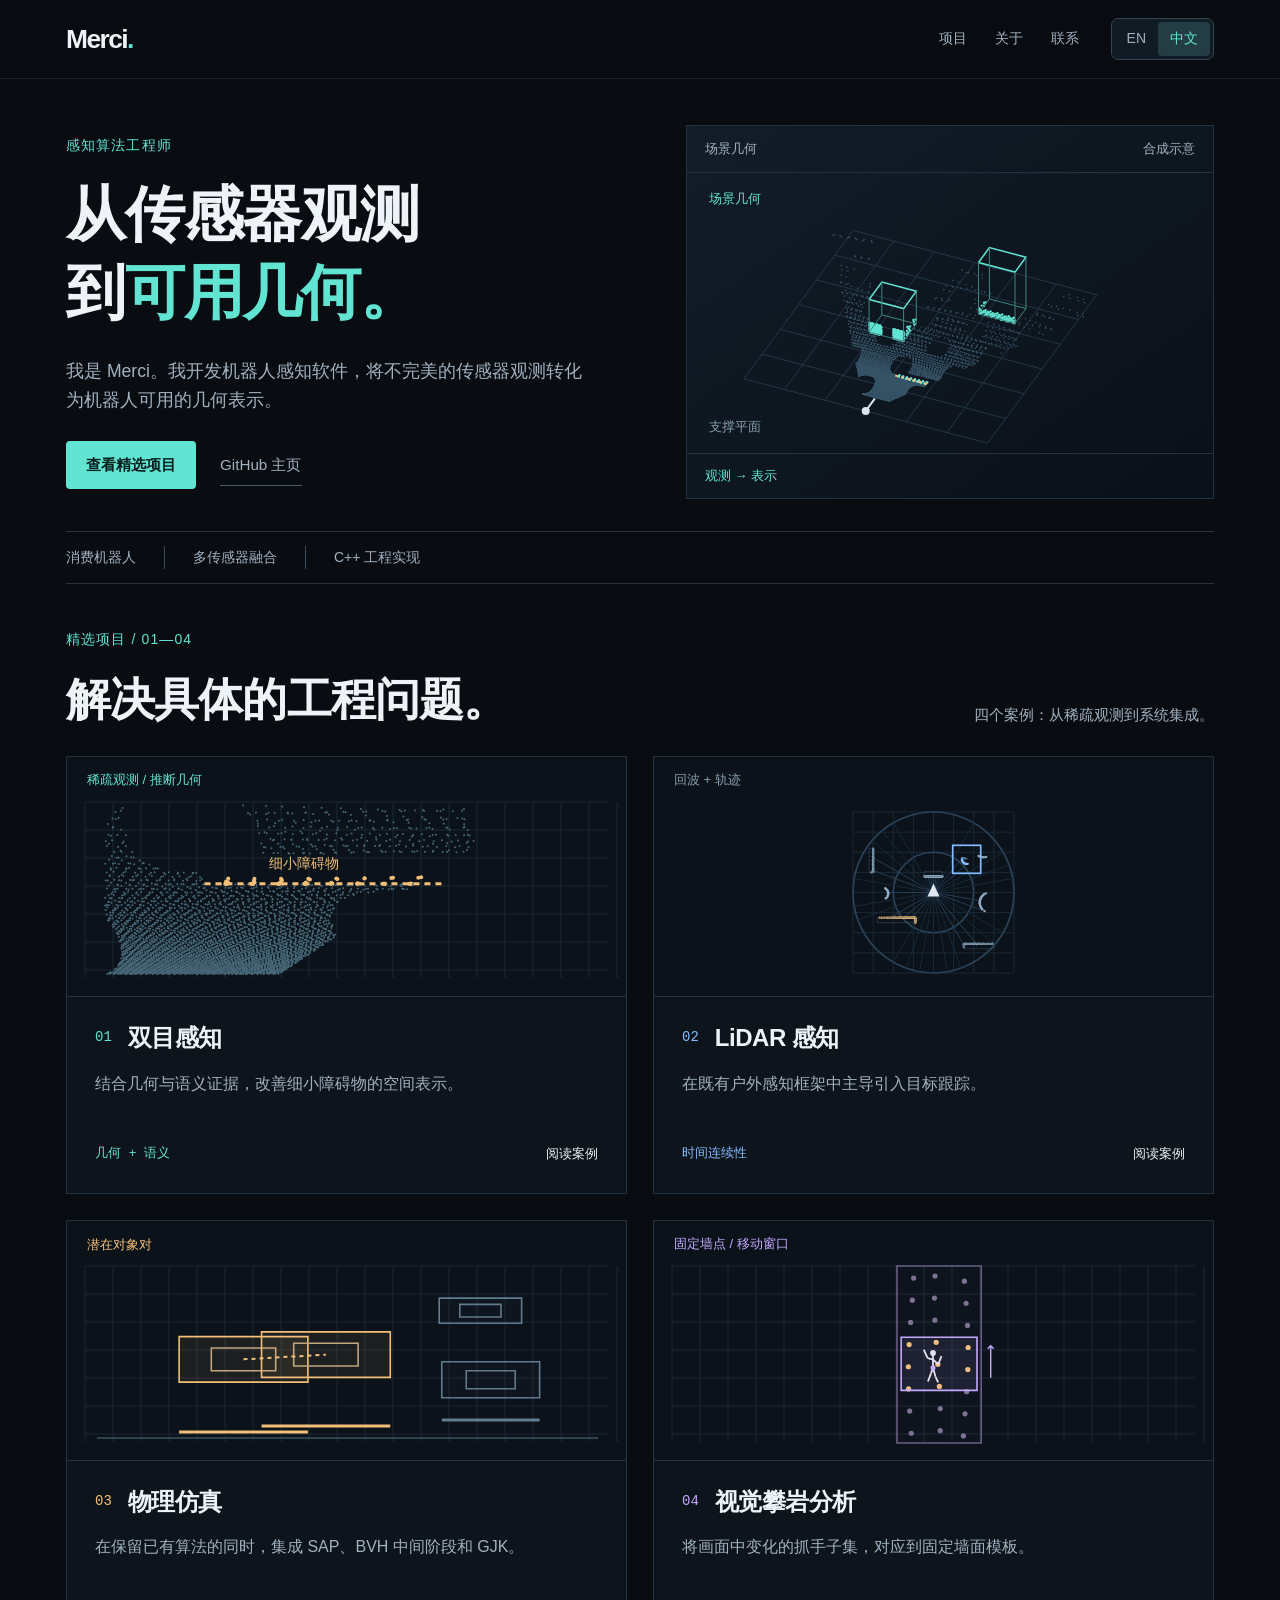
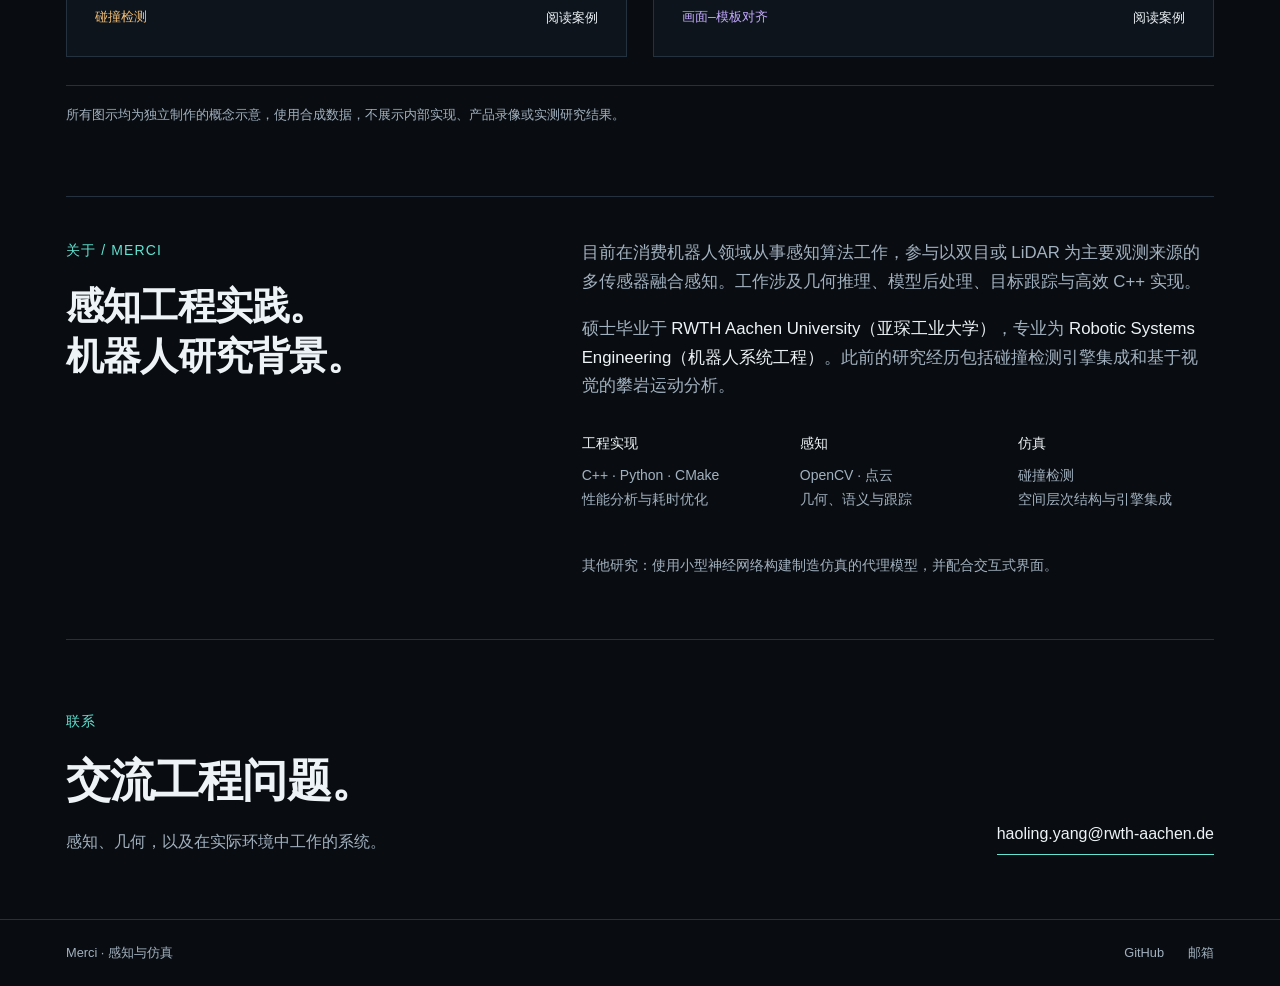
==== zh/index.html @ d560c9bb "Add Merci bilingual portfolio and interactive robotics case studies" ====
<!doctype html><html lang="zh-CN" data-route="zh/index.html" data-language="zh"><head><meta charset="utf-8"><meta name="viewport" content="width=device-width,initial-scale=1"><meta name="color-scheme" content="dark"><title>Merci — 感知算法工程师</title><meta name="description" content="目前在消费机器人领域从事感知算法工作，参与以双目或 LiDAR 为主要观测来源的多传感器融合感知。工作涉及几何推理、模型后处理、目标跟踪与高效 C++ 实现。"><link rel="alternate" hreflang="en" href="../index.html"><link rel="icon" type="image/svg+xml" href="../assets/favicon.svg"><link rel="stylesheet" href="../assets/style.css"><script src="../assets/app.js" defer></script></head><body><a class="skip" href="#main">跳到正文</a><header><div class="wrap"><a class="brand" href="index.html" aria-label="Merci">Merci<span>.</span></a><div class="header-right"><nav aria-label="主导航"><a href="index.html#work">项目</a><a href="index.html#about">关于</a><a href="index.html#contact">联系</a></nav><div class="language-switch" role="group" aria-label="语言"><a href="../index.html" data-set-language="en" lang="en" hreflang="en" aria-label="English">EN</a><a href="index.html" data-set-language="zh" lang="zh-CN" hreflang="zh-CN" aria-label="简体中文" aria-current="true">中文</a></div></div></div></header><main id="main"><section class="hero" aria-labelledby="hero-title"><div><div class="eyebrow">感知算法工程师</div><h1 id="hero-title">从传感器观测<br>到<span>可用几何。</span></h1><p class="intro">我是 Merci。我开发机器人感知软件，将不完美的传感器观测转化为机器人可用的几何表示。</p><div class="hero-actions"><a class="primary-link" href="#work">查看精选项目</a><a class="text-link secondary-link" href="https://github.com/hyandnn">GitHub 主页</a></div></div><div class="hero-visual"><div class="visual-top"><span>场景几何</span><span>合成示意</span></div><canvas data-scene="hero" role="img" aria-label="场景几何"></canvas><div class="visual-bottom"><span>观测 → 表示</span></div></div></section><div class="info-strip"><span>消费机器人</span><span>多传感器融合</span><span>C++ 工程实现</span></div><section id="work" aria-labelledby="work-title"><div class="section-top"><div><div class="eyebrow">精选项目 / 01—04</div><h2 id="work-title">解决具体的工程问题。</h2></div><p>四个案例：从稀疏观测到系统集成。</p></div><div class="work-grid"><a class="project-card " href="projects/stereo.html"><div class="card-view"><canvas data-scene="stereo-cover" data-preview="true" role="img" aria-label="结合几何与语义证据，改善细小障碍物的空间表示。"></canvas></div><div class="card-copy"><div class="card-heading"><span class="index">01</span><h3>双目感知</h3></div><p>结合几何与语义证据，改善细小障碍物的空间表示。</p><div class="card-foot"><span class="mono">几何 + 语义</span><span>阅读案例</span></div></div></a><a class="project-card blue" href="projects/lidar.html"><div class="card-view"><canvas data-scene="lidar-cover" data-preview="true" role="img" aria-label="在既有户外感知框架中主导引入目标跟踪。"></canvas></div><div class="card-copy"><div class="card-heading"><span class="index">02</span><h3>LiDAR 感知</h3></div><p>在既有户外感知框架中主导引入目标跟踪。</p><div class="card-foot"><span class="mono">时间连续性</span><span>阅读案例</span></div></div></a><a class="project-card gold" href="projects/collision.html"><div class="card-view"><canvas data-scene="collision-cover" data-preview="true" role="img" aria-label="在保留已有算法的同时，集成 SAP、BVH 中间阶段和 GJK。"></canvas></div><div class="card-copy"><div class="card-heading"><span class="index">03</span><h3>物理仿真</h3></div><p>在保留已有算法的同时，集成 SAP、BVH 中间阶段和 GJK。</p><div class="card-foot"><span class="mono">碰撞检测</span><span>阅读案例</span></div></div></a><a class="project-card purple" href="projects/motion.html"><div class="card-view"><canvas data-scene="motion-cover" data-preview="true" role="img" aria-label="将画面中变化的抓手子集，对应到固定墙面模板。"></canvas></div><div class="card-copy"><div class="card-heading"><span class="index">04</span><h3>视觉攀岩分析</h3></div><p>将画面中变化的抓手子集，对应到固定墙面模板。</p><div class="card-foot"><span class="mono">画面—模板对齐</span><span>阅读案例</span></div></div></a></div><p class="notice">所有图示均为独立制作的概念示意，使用合成数据，不展示内部实现、产品录像或实测研究结果。</p></section><section class="about" id="about" aria-labelledby="about-title"><div><div class="eyebrow">关于 / Merci</div><h2 id="about-title">感知工程实践。<br>机器人研究背景。</h2></div><div class="about-text"><p>目前在消费机器人领域从事感知算法工作，参与以双目或 LiDAR 为主要观测来源的多传感器融合感知。工作涉及几何推理、模型后处理、目标跟踪与高效 C++ 实现。</p><p>硕士毕业于 <b>RWTH Aachen University（亚琛工业大学）</b>，专业为 <b>Robotic Systems Engineering（机器人系统工程）</b>。此前的研究经历包括碰撞检测引擎集成和基于视觉的攀岩运动分析。</p><div class="toolkit"><div><b>工程实现</b><p>C++ · Python · CMake<br>性能分析与耗时优化</p></div><div><b>感知</b><p>OpenCV · 点云<br>几何、语义与跟踪</p></div><div><b>仿真</b><p>碰撞检测<br>空间层次结构与引擎集成</p></div></div><p class="additional">其他研究：使用小型神经网络构建制造仿真的代理模型，并配合交互式界面。</p></div></section><section class="contact" id="contact" aria-labelledby="contact-title"><div><div class="eyebrow">联系</div><h2 id="contact-title">交流工程问题。</h2><p>感知、几何，以及在实际环境中工作的系统。</p></div><a class="text-link" href="mailto:haoling.yang@rwth-aachen.de">haoling.yang@rwth-aachen.de</a></section></main><footer><div class="wrap"><span>Merci · 感知与仿真</span><div class="footer-links"><a href="https://github.com/hyandnn">GitHub</a><a href="mailto:haoling.yang@rwth-aachen.de">邮箱</a></div></div></footer></body></html>
---- assets/style.css ----
@charset "UTF-8";
:root{color-scheme:dark;--bg:#090d12;--panel:#0e151e;--line:#24313e;--text:#edf3f6;--muted:#a2b1bf;--accent:#62e4d2;--blue:#85bbff;--gold:#f3bf77;--purple:#c4aaff;--max:1220px;--sans:-apple-system,BlinkMacSystemFont,"Segoe UI",Roboto,"PingFang SC","Microsoft YaHei","Source Han Sans SC","Noto Sans SC","Noto Sans CJK SC",sans-serif;font-family:var(--sans);font-size:16px}
*{box-sizing:border-box}html{scroll-behavior:smooth;scroll-padding-top:110px}body{margin:0;background:var(--bg);color:var(--text);line-height:1.7;-webkit-font-smoothing:antialiased}a{color:inherit;text-decoration:none}button,input{font:inherit}button,a,input{touch-action:manipulation}a:focus-visible,button:focus-visible,input:focus-visible{outline:2px solid var(--accent);outline-offset:4px}::selection{background:#62e4d244}p{margin:0 0 1.2rem}h1,h2,h3{line-height:1.12;letter-spacing:-.04em;margin:0;font-weight:600}h1{font-size:clamp(3rem,5vw,4.8rem)}h2{font-size:clamp(2rem,3.5vw,2.8rem)}h3{font-size:1.5rem}main,.wrap{max-width:var(--max);margin:auto;padding-inline:36px}.mono,.index,.flow-index{font-family:"SFMono-Regular",Consolas,"Liberation Mono",var(--sans)}.eyebrow{font-size:.875rem;letter-spacing:.075em;text-transform:uppercase;color:var(--accent);margin-bottom:18px}.muted{color:var(--muted)}.skip{position:absolute;left:16px;top:-100px;padding:12px;background:var(--panel);z-index:10}.skip:focus{top:16px}canvas{display:block;width:100%}.gold{--accent:var(--gold)}.purple{--accent:var(--purple)}.blue{--accent:var(--blue)}
header{border-bottom:1px solid #24313e99;background:#090d12f2;position:sticky;top:0;z-index:5;backdrop-filter:blur(14px)}header .wrap{min-height:78px;display:flex;align-items:center;justify-content:space-between;gap:24px}.brand{font-size:1.65rem;letter-spacing:-.06em;font-weight:700}.brand span{color:var(--accent)}.header-right{display:flex;align-items:center;gap:32px}nav{display:flex;gap:28px;font-size:.875rem;color:var(--muted)}nav a:hover,footer a:hover{color:var(--accent)}.language-switch{display:inline-flex;padding:3px;border:1px solid #344452;border-radius:7px;background:#111b24;flex-shrink:0}.language-switch a{padding:5px 12px;border-radius:4px;min-height:34px;font-size:.875rem;display:flex;align-items:center;color:var(--muted)}.language-switch a[aria-current]{background:#243c43;color:var(--accent)}.language-switch a:hover{color:var(--text)}
.hero{display:grid;grid-template-columns:1.1fr 1fr;gap:40px;align-items:center;padding-block:46px 32px}.hero h1{margin-bottom:24px}.hero h1 span{color:var(--accent)}.hero .intro{color:var(--muted);font-size:1.1rem;max-width:520px}.hero-actions{display:flex;gap:24px;align-items:center;flex-wrap:wrap;margin-top:25px}.text-link{display:inline-flex;align-items:center;border-bottom:1px solid var(--accent);padding-block:7px;font-size:.95rem}.text-link:hover{color:var(--accent)}.primary-link{display:inline-flex;align-items:center;justify-content:center;background:var(--accent);color:#08211f;padding:11px 20px;min-height:46px;border-radius:4px;font-size:.95rem;font-weight:600}.primary-link:hover{background:#8beedd}.secondary-link{color:var(--muted);border-color:#455c68}.hero-visual{min-width:0;border:1px solid var(--line);background:linear-gradient(145deg,#121d28,#0a1018)}.visual-top{display:flex;justify-content:space-between;gap:16px;padding:12px 18px;border-bottom:1px solid var(--line);color:var(--muted);font-size:.8rem}.hero-visual canvas{height:280px}.visual-bottom{padding:11px 18px;border-top:1px solid var(--line);font-size:.8rem;color:var(--accent)}
.info-strip{display:flex;flex-wrap:wrap;gap:12px 28px;border-block:1px solid var(--line);padding-block:14px;margin-bottom:44px;color:var(--muted);font-size:.875rem}.info-strip span+span{border-left:1px solid #3b4d5c;padding-left:28px}.section-top{display:flex;justify-content:space-between;gap:30px;align-items:end;margin-bottom:28px}.section-top p{color:var(--muted);max-width:335px;margin:0;font-size:.95rem}.work-grid{display:grid;grid-template-columns:1fr 1fr;gap:26px}.project-card{border:1px solid var(--line);background:#0d141c;transition:border-color .2s,transform .2s;overflow:hidden;min-width:0}.project-card:hover{border-color:var(--accent);transform:translateY(-3px)}.card-view{height:240px;background:#0b121a;border-bottom:1px solid var(--line);position:relative}.card-view canvas{height:100%}.card-copy{padding:25px 28px 28px}.card-heading{display:flex;gap:16px;align-items:center;margin-bottom:16px}.index{font-size:.875rem;color:var(--accent);flex-shrink:0}.card-copy h3{font-size:1.5rem}.card-copy p{color:var(--muted);min-height:3.4rem;font-size:1rem}.card-foot{display:flex;flex-wrap:wrap;justify-content:space-between;gap:10px 20px;font-size:.8rem;color:var(--accent)}.card-foot span:last-child{color:var(--text)}.notice{color:var(--muted);font-size:.8rem;border-top:1px solid var(--line);padding-top:18px;margin-top:28px}
.about{display:grid;grid-template-columns:1fr 1.4fr;gap:64px;margin-block:70px;padding-block:42px;border-block:1px solid var(--line)}.about h2{font-size:clamp(1.9rem,3vw,2.7rem)}.about-text>p{font-size:1.05rem;color:var(--muted)}.about-text b{color:var(--text);font-weight:500}.toolkit{display:grid;grid-template-columns:repeat(3,1fr);gap:22px;margin-top:28px}.toolkit b{font-size:.875rem;font-weight:500}.toolkit p{margin-top:8px;font-size:.875rem;color:var(--muted)}.about-text>.additional{font-size:.9rem;margin-top:22px}.contact{display:flex;align-items:end;justify-content:space-between;gap:32px;margin-bottom:64px}.contact p{color:var(--muted);margin:18px 0 0}.contact a{font-size:1rem;overflow-wrap:anywhere}footer{border-top:1px solid var(--line);color:var(--muted);font-size:.8rem}footer .wrap{padding-block:22px;display:flex;gap:24px;justify-content:space-between}.footer-links{display:flex;gap:24px}
.back{display:inline-block;color:var(--muted);margin-top:30px;font-size:.875rem}.back:hover{color:var(--accent)}.case-head{padding-block:34px 36px;max-width:980px}.case-head h1{font-size:clamp(2.65rem,5vw,4.4rem);max-width:950px;margin-bottom:24px}.case-head .lead{font-size:1.15rem;color:var(--muted);max-width:820px}.case-meta{display:grid;grid-template-columns:1fr 1fr;gap:36px;border-top:1px solid var(--line);margin-top:28px;padding-top:22px;font-size:.95rem}.case-meta .label{color:var(--muted);font-size:.8rem;letter-spacing:.05em;display:block;margin-bottom:7px}.case-meta p{margin:0}.demo{border:1px solid var(--line);background:var(--panel);margin-block:0 44px;overflow:hidden}.demo-head{padding:16px 22px;display:flex;justify-content:space-between;gap:20px;border-bottom:1px solid var(--line);font-size:.875rem}.demo-head span:last-child{color:var(--muted);font-size:.8rem}.demo>canvas{height:410px}.demo-controls{display:flex;gap:24px;align-items:center;padding:15px 22px;border-top:1px solid var(--line);flex-wrap:wrap}.demo-controls button{background:#192733;color:var(--text);border:1px solid #415164;padding:8px 18px;border-radius:4px;min-height:44px;cursor:pointer}.demo-controls button:hover{border-color:var(--accent)}.timeline{display:flex;align-items:center;gap:14px;flex:1;min-width:160px}.timeline input{width:100%;accent-color:var(--accent);min-height:32px}.timeline output{font-family:Consolas,monospace;font-size:.8rem;color:var(--muted);min-width:54px}.layers{display:flex;gap:20px;flex-wrap:wrap;font-size:.875rem}.layers label{display:flex;gap:8px;align-items:center;cursor:pointer;min-height:34px}.layers input{accent-color:var(--accent);width:17px;height:17px}.demo-caption{color:var(--muted);font-size:.875rem;padding:15px 22px 20px;margin:0;max-width:1000px}.phase-grid{display:grid;grid-template-columns:repeat(3,minmax(0,1fr))}.phase{margin:0;min-width:0}.phase+.phase{border-left:1px solid var(--line)}.phase canvas{height:325px}.phase figcaption{padding:17px 20px 20px;border-top:1px solid #24313e88}.phase figcaption h3{font-size:1rem;letter-spacing:0;line-height:1.4;margin-bottom:8px}.phase figcaption p{font-size:.875rem;color:var(--muted);margin:0;line-height:1.6}
.story{display:grid;grid-template-columns:180px minmax(0,1fr);gap:50px;margin-bottom:48px}.story-index{font-size:.875rem;color:var(--muted);padding-top:5px}.story-body{max-width:830px;min-width:0}.story-body h2{font-size:1.85rem;margin-bottom:22px}.story-body p{color:#bcc8d3;line-height:1.8}.story-body b{color:var(--text);font-weight:500}.method-flow{display:flex;list-style:none;gap:12px;padding:0;margin:4px 0 25px}.method-flow li{position:relative;flex:1;min-width:0;border:1px solid #3a4b58;background:#121e28;padding:17px 15px}.method-flow li+li:before{content:"";position:absolute;left:-13px;top:32px;width:12px;height:1px;background:var(--accent)}.flow-index{font-size:.75rem;color:var(--accent)}.method-flow h3{font-size:.95rem;line-height:1.5;letter-spacing:0;margin:8px 0}.method-flow p{font-size:.875rem;line-height:1.55;margin:0}.decision-grid{display:grid;grid-template-columns:1fr 1fr;gap:22px}.decision{border-top:1px solid var(--line);padding-top:18px}.decision h3{font-size:1.05rem;line-height:1.45;letter-spacing:0;margin-bottom:12px}.decision p{font-size:.95rem}.case-nav{display:flex;justify-content:space-between;gap:24px;border-top:1px solid var(--line);padding-block:28px 50px}.case-nav a{font-size:1rem}.case-nav small{color:var(--muted);display:block;font-size:.8rem;margin-bottom:7px}.case-nav div:last-child{text-align:right}.empty-page{min-height:60vh;padding-block:80px}.empty-page .text-link{margin-top:28px}
html:lang(zh-CN) h1,html:lang(zh-CN) h2,html:lang(zh-CN) h3{letter-spacing:-.02em;line-height:1.3}html:lang(zh-CN) .eyebrow{letter-spacing:.08em}html:lang(zh-CN) .hero h1{font-size:clamp(2.8rem,4.7vw,4.1rem)}html:lang(zh-CN) .case-head h1{font-size:clamp(2.5rem,4.7vw,4rem)}
@media(max-width:980px){main,.wrap{padding-inline:24px}.hero{gap:24px}.hero h1{font-size:clamp(2.5rem,5vw,3.8rem)}.hero-visual canvas{height:260px}.header-right{gap:24px}nav{gap:24px}.about{gap:32px;grid-template-columns:1fr 1.6fr}.toolkit{grid-template-columns:1fr 1fr}.story{grid-template-columns:130px minmax(0,1fr);gap:28px}.phase canvas{height:290px}.phase figcaption{padding:15px}.contact{align-items:start;flex-direction:column}.method-flow{flex-direction:column}.method-flow li{flex-basis:auto}.method-flow li+li:before{left:30px;top:-13px;width:1px;height:12px}}
@media(max-width:760px){.phase-grid{grid-template-columns:1fr}.phase+.phase{border-left:0;border-top:1px solid var(--line)}.phase canvas{height:300px}.phase figcaption{padding:16px 20px}.phase figcaption h3{font-size:1.05rem}.demo>canvas{height:350px}.story{display:block}.story-index{margin-bottom:12px}.hero{grid-template-columns:1fr;gap:28px;padding-block:30px 24px}.hero h1{font-size:clamp(2.7rem,7vw,3.8rem)}.hero-visual canvas{height:250px}.info-strip{margin-bottom:32px}.section-top{display:block}.section-top p{margin-top:16px}.work-grid{gap:20px}.card-copy{padding:22px}.card-view{height:210px}.about{grid-template-columns:1fr;gap:24px;margin-block:50px;padding-block:30px}.story-body h2{font-size:1.7rem}.case-head h1{font-size:clamp(2.5rem,6vw,3.4rem)}html:lang(zh-CN) .hero h1{font-size:clamp(2.5rem,7vw,3.5rem)}html:lang(zh-CN) .case-head h1{font-size:clamp(2.3rem,6vw,3.2rem)}}
@media(max-width:560px){main,.wrap{padding-inline:20px}.work-grid{grid-template-columns:1fr}.card-view{height:225px}.card-copy p{min-height:0}.card-copy h3{font-size:1.45rem}.case-meta{grid-template-columns:1fr;gap:20px}.case-head{padding-block:28px}.case-head .lead{font-size:1.05rem}.demo-head{padding:15px 16px;flex-direction:column;gap:4px}.demo-controls{padding:14px 16px;gap:16px}.timeline{flex-basis:60%}.layers{gap:16px}.demo-caption{padding:14px 16px 18px}.demo{margin-bottom:34px}.decision-grid{grid-template-columns:1fr;gap:12px}.method-flow{display:flex;flex-direction:column;gap:12px}.method-flow li{flex-basis:auto;padding:15px 18px}.method-flow li+li:before{left:30px;top:-13px;width:1px;height:12px}.method-flow h3{margin:4px 0}.info-strip{gap:8px 14px;font-size:.8rem}.info-strip span+span{padding-left:14px}.toolkit{gap:18px}.contact{margin-bottom:45px}.contact a{font-size:.9rem}.case-nav a{font-size:.9rem}.case-nav{gap:20px}footer .wrap{flex-direction:column;gap:12px}.hero-actions{gap:18px}.hero .intro{font-size:1.05rem}.visual-top{font-size:.8rem}.notice{font-size:.8rem}}
@media(max-width:480px){.hero-visual{display:none}header .wrap{display:grid;grid-template-columns:1fr auto;gap:8px 16px;padding-block:10px}.header-right{display:contents}.language-switch{grid-column:2;grid-row:1}.brand{grid-column:1;grid-row:1;font-size:1.5rem}nav{grid-column:1/-1;grid-row:2;justify-content:space-between;gap:24px;font-size:.875rem}.language-switch a{min-height:32px;padding:3px 12px}.hero h1{font-size:clamp(2.3rem,9vw,3rem)}html:lang(zh-CN) .hero h1{font-size:clamp(2.2rem,9vw,2.9rem)}.hero-actions .primary-link{padding-inline:16px}.info-strip span{border:0!important;padding:0!important}.info-strip{justify-content:space-between;gap:8px;font-size:.8rem}.case-head h1{font-size:2.5rem}html:lang(zh-CN) .case-head h1{font-size:2.2rem}}
@media(prefers-reduced-motion:reduce){html{scroll-behavior:auto}.project-card{transition:none}.project-card:hover{transform:none}}
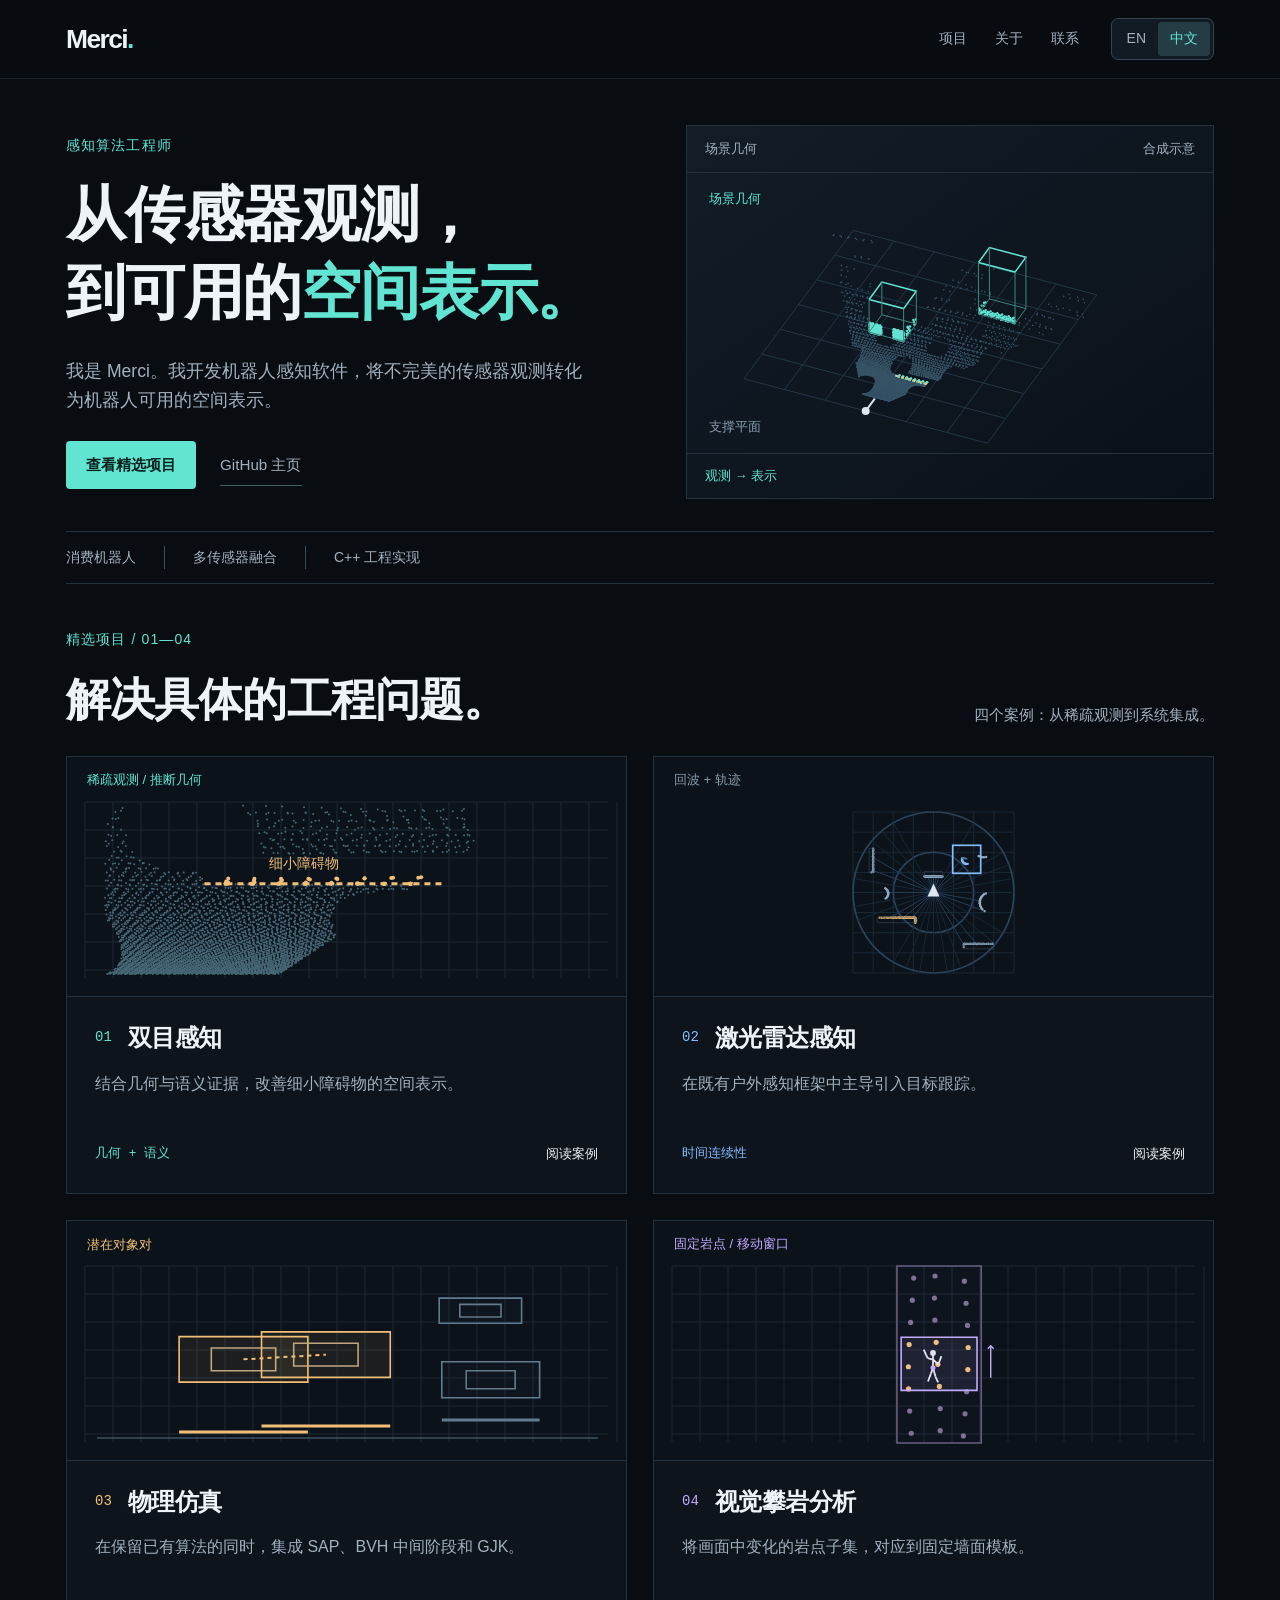
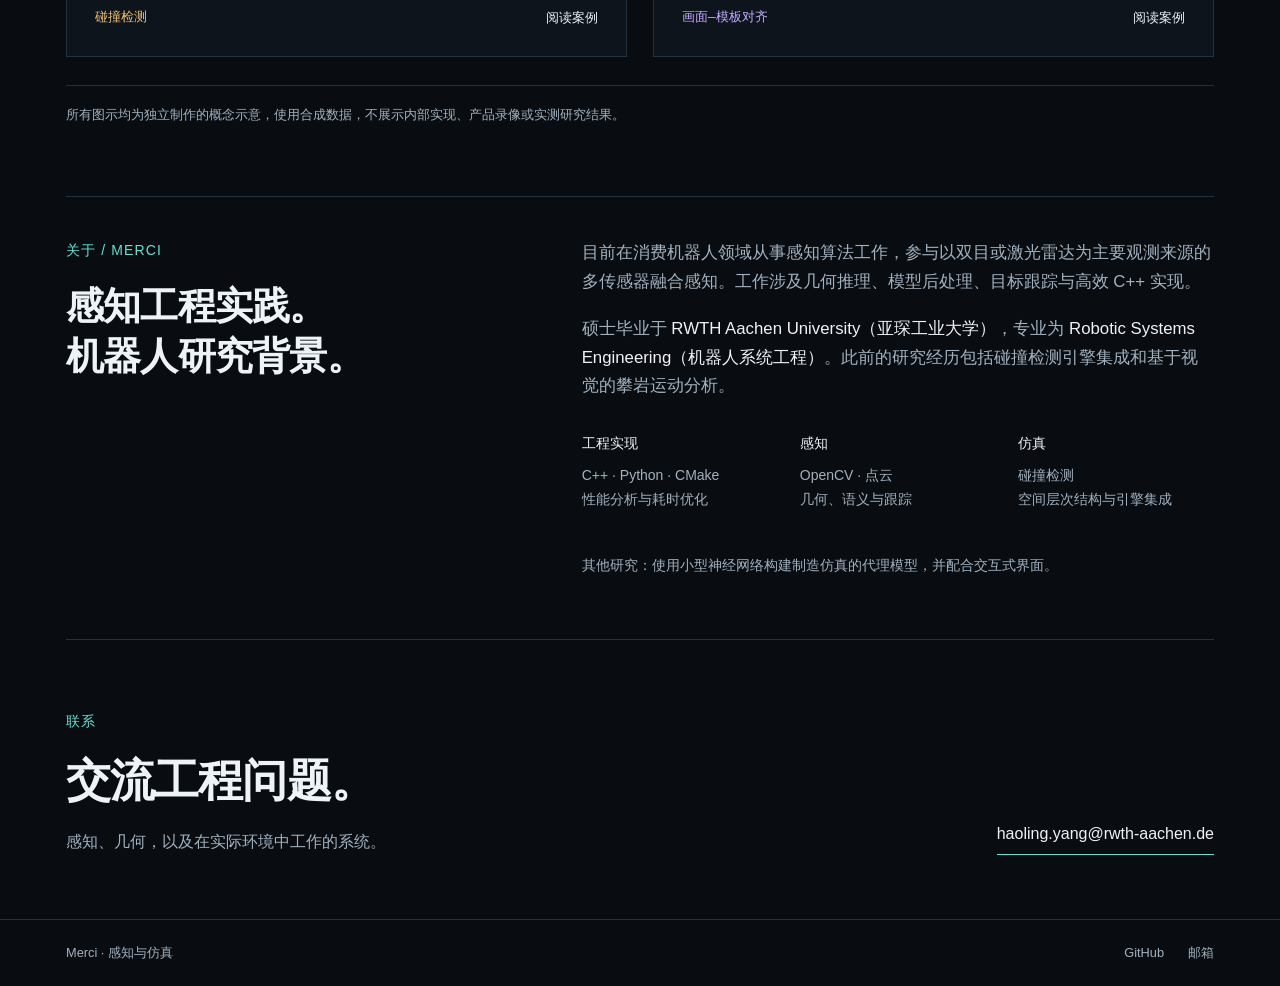
==== commit 83052a05: "Prioritize explicit language URLs and refine bilingual case outcomes" ====
--- a/zh/index.html
+++ b/zh/index.html
@@ -1 +1 @@
-<!doctype html><html lang="zh-CN" data-route="zh/index.html" data-language="zh"><head><meta charset="utf-8"><meta name="viewport" content="width=device-width,initial-scale=1"><meta name="color-scheme" content="dark"><title>Merci — 感知算法工程师</title><meta name="description" content="目前在消费机器人领域从事感知算法工作，参与以双目或 LiDAR 为主要观测来源的多传感器融合感知。工作涉及几何推理、模型后处理、目标跟踪与高效 C++ 实现。"><link rel="alternate" hreflang="en" href="../index.html"><link rel="icon" type="image/svg+xml" href="../assets/favicon.svg"><link rel="stylesheet" href="../assets/style.css"><script src="../assets/app.js" defer></script></head><body><a class="skip" href="#main">跳到正文</a><header><div class="wrap"><a class="brand" href="index.html" aria-label="Merci">Merci<span>.</span></a><div class="header-right"><nav aria-label="主导航"><a href="index.html#work">项目</a><a href="index.html#about">关于</a><a href="index.html#contact">联系</a></nav><div class="language-switch" role="group" aria-label="语言"><a href="../index.html" data-set-language="en" lang="en" hreflang="en" aria-label="English">EN</a><a href="index.html" data-set-language="zh" lang="zh-CN" hreflang="zh-CN" aria-label="简体中文" aria-current="true">中文</a></div></div></div></header><main id="main"><section class="hero" aria-labelledby="hero-title"><div><div class="eyebrow">感知算法工程师</div><h1 id="hero-title">从传感器观测<br>到<span>可用几何。</span></h1><p class="intro">我是 Merci。我开发机器人感知软件，将不完美的传感器观测转化为机器人可用的几何表示。</p><div class="hero-actions"><a class="primary-link" href="#work">查看精选项目</a><a class="text-link secondary-link" href="https://github.com/hyandnn">GitHub 主页</a></div></div><div class="hero-visual"><div class="visual-top"><span>场景几何</span><span>合成示意</span></div><canvas data-scene="hero" role="img" aria-label="场景几何"></canvas><div class="visual-bottom"><span>观测 → 表示</span></div></div></section><div class="info-strip"><span>消费机器人</span><span>多传感器融合</span><span>C++ 工程实现</span></div><section id="work" aria-labelledby="work-title"><div class="section-top"><div><div class="eyebrow">精选项目 / 01—04</div><h2 id="work-title">解决具体的工程问题。</h2></div><p>四个案例：从稀疏观测到系统集成。</p></div><div class="work-grid"><a class="project-card " href="projects/stereo.html"><div class="card-view"><canvas data-scene="stereo-cover" data-preview="true" role="img" aria-label="结合几何与语义证据，改善细小障碍物的空间表示。"></canvas></div><div class="card-copy"><div class="card-heading"><span class="index">01</span><h3>双目感知</h3></div><p>结合几何与语义证据，改善细小障碍物的空间表示。</p><div class="card-foot"><span class="mono">几何 + 语义</span><span>阅读案例</span></div></div></a><a class="project-card blue" href="projects/lidar.html"><div class="card-view"><canvas data-scene="lidar-cover" data-preview="true" role="img" aria-label="在既有户外感知框架中主导引入目标跟踪。"></canvas></div><div class="card-copy"><div class="card-heading"><span class="index">02</span><h3>LiDAR 感知</h3></div><p>在既有户外感知框架中主导引入目标跟踪。</p><div class="card-foot"><span class="mono">时间连续性</span><span>阅读案例</span></div></div></a><a class="project-card gold" href="projects/collision.html"><div class="card-view"><canvas data-scene="collision-cover" data-preview="true" role="img" aria-label="在保留已有算法的同时，集成 SAP、BVH 中间阶段和 GJK。"></canvas></div><div class="card-copy"><div class="card-heading"><span class="index">03</span><h3>物理仿真</h3></div><p>在保留已有算法的同时，集成 SAP、BVH 中间阶段和 GJK。</p><div class="card-foot"><span class="mono">碰撞检测</span><span>阅读案例</span></div></div></a><a class="project-card purple" href="projects/motion.html"><div class="card-view"><canvas data-scene="motion-cover" data-preview="true" role="img" aria-label="将画面中变化的抓手子集，对应到固定墙面模板。"></canvas></div><div class="card-copy"><div class="card-heading"><span class="index">04</span><h3>视觉攀岩分析</h3></div><p>将画面中变化的抓手子集，对应到固定墙面模板。</p><div class="card-foot"><span class="mono">画面—模板对齐</span><span>阅读案例</span></div></div></a></div><p class="notice">所有图示均为独立制作的概念示意，使用合成数据，不展示内部实现、产品录像或实测研究结果。</p></section><section class="about" id="about" aria-labelledby="about-title"><div><div class="eyebrow">关于 / Merci</div><h2 id="about-title">感知工程实践。<br>机器人研究背景。</h2></div><div class="about-text"><p>目前在消费机器人领域从事感知算法工作，参与以双目或 LiDAR 为主要观测来源的多传感器融合感知。工作涉及几何推理、模型后处理、目标跟踪与高效 C++ 实现。</p><p>硕士毕业于 <b>RWTH Aachen University（亚琛工业大学）</b>，专业为 <b>Robotic Systems Engineering（机器人系统工程）</b>。此前的研究经历包括碰撞检测引擎集成和基于视觉的攀岩运动分析。</p><div class="toolkit"><div><b>工程实现</b><p>C++ · Python · CMake<br>性能分析与耗时优化</p></div><div><b>感知</b><p>OpenCV · 点云<br>几何、语义与跟踪</p></div><div><b>仿真</b><p>碰撞检测<br>空间层次结构与引擎集成</p></div></div><p class="additional">其他研究：使用小型神经网络构建制造仿真的代理模型，并配合交互式界面。</p></div></section><section class="contact" id="contact" aria-labelledby="contact-title"><div><div class="eyebrow">联系</div><h2 id="contact-title">交流工程问题。</h2><p>感知、几何，以及在实际环境中工作的系统。</p></div><a class="text-link" href="mailto:haoling.yang@rwth-aachen.de">haoling.yang@rwth-aachen.de</a></section></main><footer><div class="wrap"><span>Merci · 感知与仿真</span><div class="footer-links"><a href="https://github.com/hyandnn">GitHub</a><a href="mailto:haoling.yang@rwth-aachen.de">邮箱</a></div></div></footer></body></html>+<!doctype html><html lang="zh-CN" data-route="zh/index.html" data-language="zh"><head><meta charset="utf-8"><meta name="viewport" content="width=device-width,initial-scale=1"><meta name="color-scheme" content="dark"><title>Merci — 感知算法工程师</title><meta name="description" content="目前在消费机器人领域从事感知算法工作，参与以双目或激光雷达为主要观测来源的多传感器融合感知。工作涉及几何推理、模型后处理、目标跟踪与高效 C++ 实现。"><link rel="alternate" hreflang="en" href="../index.html"><link rel="icon" type="image/svg+xml" href="../assets/favicon.svg"><link rel="stylesheet" href="../assets/style.css"><script src="../assets/app.js" defer></script></head><body><a class="skip" href="#main">跳到正文</a><header><div class="wrap"><a class="brand" href="index.html" aria-label="Merci">Merci<span>.</span></a><div class="header-right"><nav aria-label="主导航"><a href="index.html#work">项目</a><a href="index.html#about">关于</a><a href="index.html#contact">联系</a></nav><div class="language-switch" role="group" aria-label="语言"><a href="../index.html" data-set-language="en" lang="en" hreflang="en" aria-label="English">EN</a><a href="index.html" data-set-language="zh" lang="zh-CN" hreflang="zh-CN" aria-label="简体中文" aria-current="true">中文</a></div></div></div></header><main id="main"><section class="hero" aria-labelledby="hero-title"><div><div class="eyebrow">感知算法工程师</div><h1 id="hero-title">从传感器观测，<br>到可用的<span>空间表示。</span></h1><p class="intro">我是 Merci。我开发机器人感知软件，将不完美的传感器观测转化为机器人可用的空间表示。</p><div class="hero-actions"><a class="primary-link" href="#work">查看精选项目</a><a class="text-link secondary-link" href="https://github.com/hyandnn">GitHub 主页</a></div></div><div class="hero-visual"><div class="visual-top"><span>场景几何</span><span>合成示意</span></div><canvas data-scene="hero" role="img" aria-label="场景几何"></canvas><div class="visual-bottom"><span>观测 → 表示</span></div></div></section><div class="info-strip"><span>消费机器人</span><span>多传感器融合</span><span>C++ 工程实现</span></div><section id="work" aria-labelledby="work-title"><div class="section-top"><div><div class="eyebrow">精选项目 / 01—04</div><h2 id="work-title">解决具体的工程问题。</h2></div><p>四个案例：从稀疏观测到系统集成。</p></div><div class="work-grid"><a class="project-card " href="projects/stereo.html"><div class="card-view"><canvas data-scene="stereo-cover" data-preview="true" role="img" aria-label="结合几何与语义证据，改善细小障碍物的空间表示。"></canvas></div><div class="card-copy"><div class="card-heading"><span class="index">01</span><h3>双目感知</h3></div><p>结合几何与语义证据，改善细小障碍物的空间表示。</p><div class="card-foot"><span class="mono">几何 + 语义</span><span>阅读案例</span></div></div></a><a class="project-card blue" href="projects/lidar.html"><div class="card-view"><canvas data-scene="lidar-cover" data-preview="true" role="img" aria-label="在既有户外感知框架中主导引入目标跟踪。"></canvas></div><div class="card-copy"><div class="card-heading"><span class="index">02</span><h3>激光雷达感知</h3></div><p>在既有户外感知框架中主导引入目标跟踪。</p><div class="card-foot"><span class="mono">时间连续性</span><span>阅读案例</span></div></div></a><a class="project-card gold" href="projects/collision.html"><div class="card-view"><canvas data-scene="collision-cover" data-preview="true" role="img" aria-label="在保留已有算法的同时，集成 SAP、BVH 中间阶段和 GJK。"></canvas></div><div class="card-copy"><div class="card-heading"><span class="index">03</span><h3>物理仿真</h3></div><p>在保留已有算法的同时，集成 SAP、BVH 中间阶段和 GJK。</p><div class="card-foot"><span class="mono">碰撞检测</span><span>阅读案例</span></div></div></a><a class="project-card purple" href="projects/motion.html"><div class="card-view"><canvas data-scene="motion-cover" data-preview="true" role="img" aria-label="将画面中变化的岩点子集，对应到固定墙面模板。"></canvas></div><div class="card-copy"><div class="card-heading"><span class="index">04</span><h3>视觉攀岩分析</h3></div><p>将画面中变化的岩点子集，对应到固定墙面模板。</p><div class="card-foot"><span class="mono">画面—模板对齐</span><span>阅读案例</span></div></div></a></div><p class="notice">所有图示均为独立制作的概念示意，使用合成数据，不展示内部实现、产品录像或实测研究结果。</p></section><section class="about" id="about" aria-labelledby="about-title"><div><div class="eyebrow">关于 / Merci</div><h2 id="about-title">感知工程实践。<br>机器人研究背景。</h2></div><div class="about-text"><p>目前在消费机器人领域从事感知算法工作，参与以双目或激光雷达为主要观测来源的多传感器融合感知。工作涉及几何推理、模型后处理、目标跟踪与高效 C++ 实现。</p><p>硕士毕业于 <b>RWTH Aachen University（亚琛工业大学）</b>，专业为 <b>Robotic Systems Engineering（机器人系统工程）</b>。此前的研究经历包括碰撞检测引擎集成和基于视觉的攀岩运动分析。</p><div class="toolkit"><div><b>工程实现</b><p>C++ · Python · CMake<br>性能分析与耗时优化</p></div><div><b>感知</b><p>OpenCV · 点云<br>几何、语义与跟踪</p></div><div><b>仿真</b><p>碰撞检测<br>空间层次结构与引擎集成</p></div></div><p class="additional">其他研究：使用小型神经网络构建制造仿真的代理模型，并配合交互式界面。</p></div></section><section class="contact" id="contact" aria-labelledby="contact-title"><div><div class="eyebrow">联系</div><h2 id="contact-title">交流工程问题。</h2><p>感知、几何，以及在实际环境中工作的系统。</p></div><a class="text-link" href="mailto:haoling.yang@rwth-aachen.de">haoling.yang@rwth-aachen.de</a></section></main><footer><div class="wrap"><span>Merci · 感知与仿真</span><div class="footer-links"><a href="https://github.com/hyandnn">GitHub</a><a href="mailto:haoling.yang@rwth-aachen.de">邮箱</a></div></div></footer></body></html>
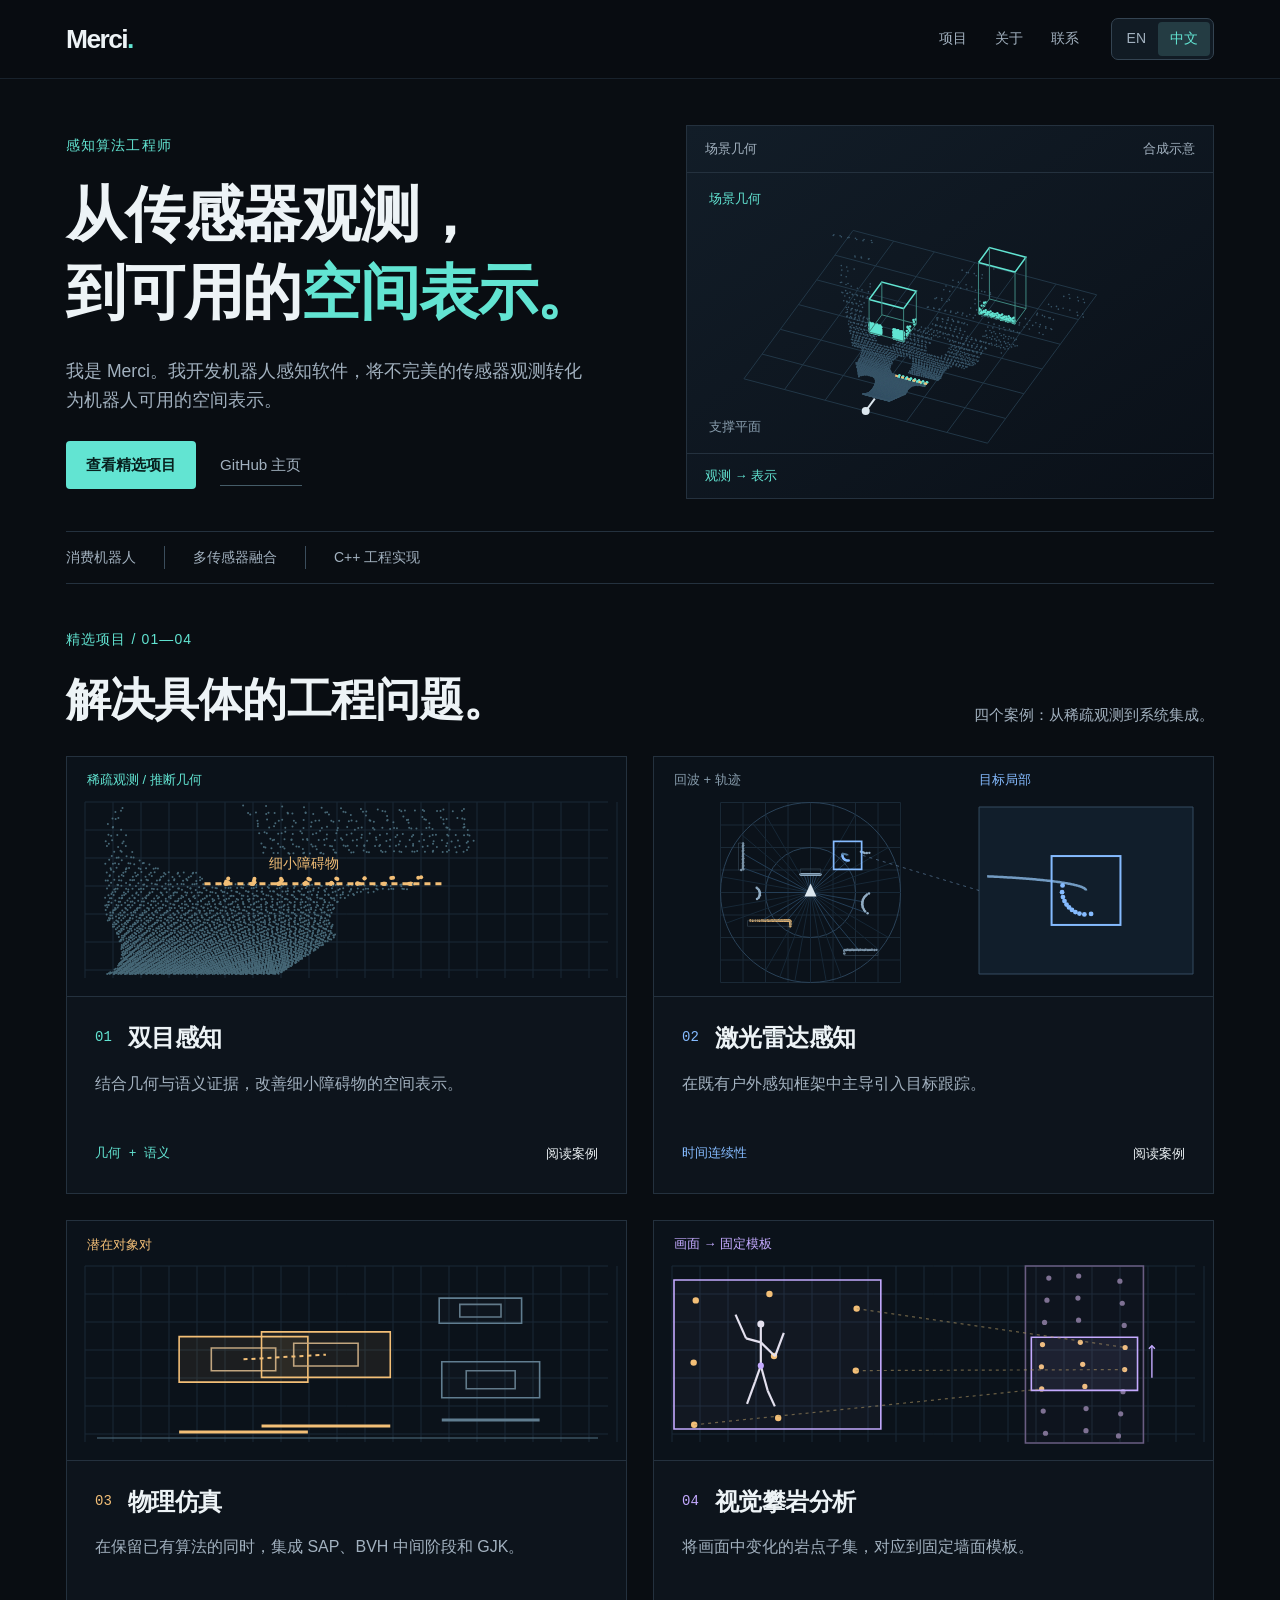
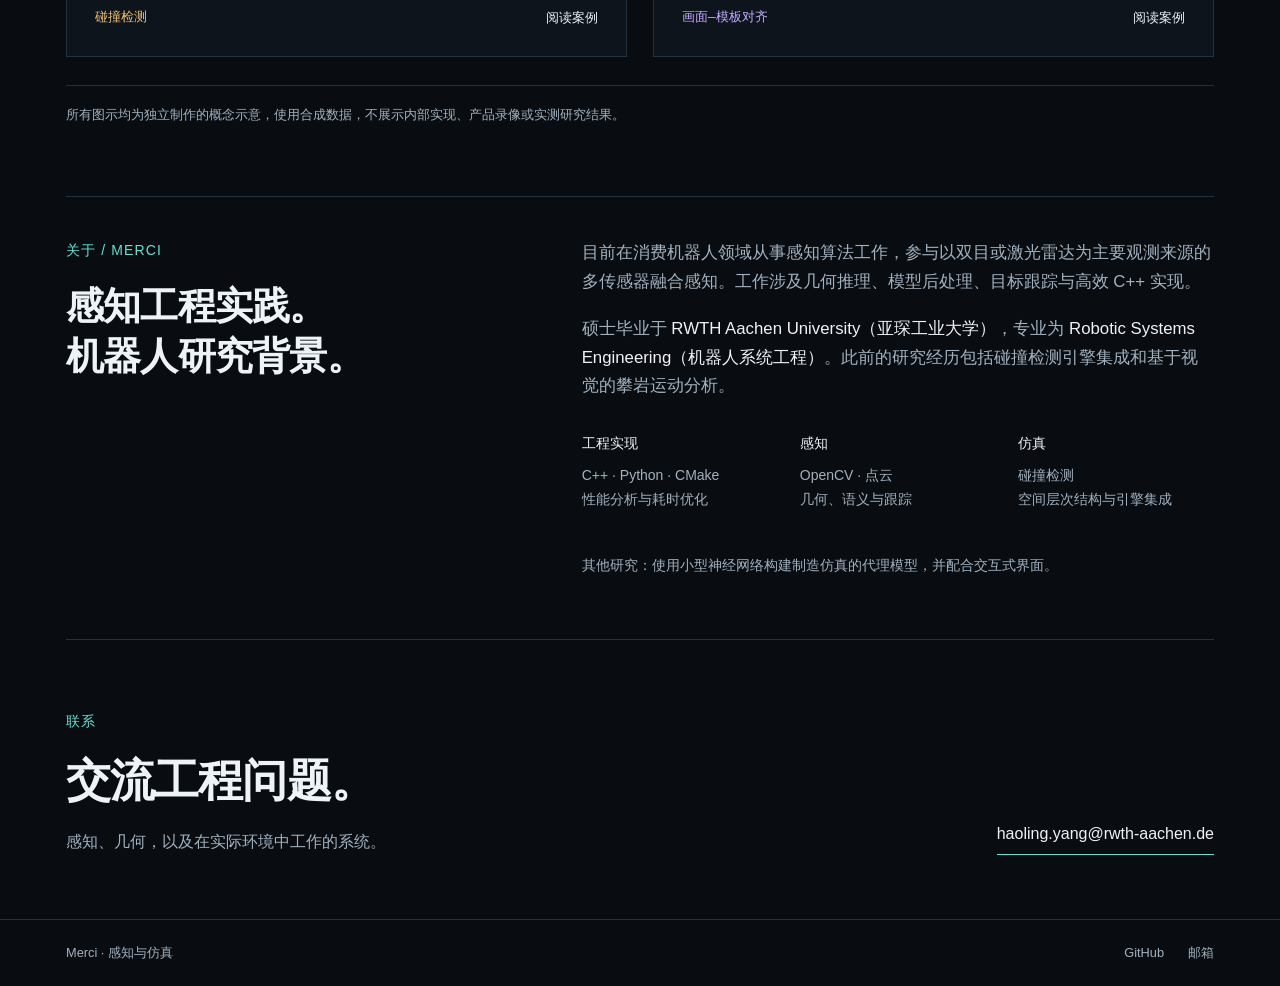
==== commit 6d1b6242: "Version static assets so typography and cover updates bypass stale caches" ====
--- a/zh/index.html
+++ b/zh/index.html
@@ -1 +1 @@
-<!doctype html><html lang="zh-CN" data-route="zh/index.html" data-language="zh"><head><meta charset="utf-8"><meta name="viewport" content="width=device-width,initial-scale=1"><meta name="color-scheme" content="dark"><title>Merci — 感知算法工程师</title><meta name="description" content="目前在消费机器人领域从事感知算法工作，参与以双目或激光雷达为主要观测来源的多传感器融合感知。工作涉及几何推理、模型后处理、目标跟踪与高效 C++ 实现。"><link rel="alternate" hreflang="en" href="../index.html"><link rel="icon" type="image/svg+xml" href="../assets/favicon.svg"><link rel="stylesheet" href="../assets/style.css"><script src="../assets/app.js" defer></script></head><body><a class="skip" href="#main">跳到正文</a><header><div class="wrap"><a class="brand" href="index.html" aria-label="Merci">Merci<span>.</span></a><div class="header-right"><nav aria-label="主导航"><a href="index.html#work">项目</a><a href="index.html#about">关于</a><a href="index.html#contact">联系</a></nav><div class="language-switch" role="group" aria-label="语言"><a href="../index.html" data-set-language="en" lang="en" hreflang="en" aria-label="English">EN</a><a href="index.html" data-set-language="zh" lang="zh-CN" hreflang="zh-CN" aria-label="简体中文" aria-current="true">中文</a></div></div></div></header><main id="main"><section class="hero" aria-labelledby="hero-title"><div><div class="eyebrow">感知算法工程师</div><h1 id="hero-title">从传感器观测，<br>到可用的<span>空间表示。</span></h1><p class="intro">我是 Merci。我开发机器人感知软件，将不完美的传感器观测转化为机器人可用的空间表示。</p><div class="hero-actions"><a class="primary-link" href="#work">查看精选项目</a><a class="text-link secondary-link" href="https://github.com/hyandnn">GitHub 主页</a></div></div><div class="hero-visual"><div class="visual-top"><span>场景几何</span><span>合成示意</span></div><canvas data-scene="hero" role="img" aria-label="场景几何"></canvas><div class="visual-bottom"><span>观测 → 表示</span></div></div></section><div class="info-strip"><span>消费机器人</span><span>多传感器融合</span><span>C++ 工程实现</span></div><section id="work" aria-labelledby="work-title"><div class="section-top"><div><div class="eyebrow">精选项目 / 01—04</div><h2 id="work-title">解决具体的工程问题。</h2></div><p>四个案例：从稀疏观测到系统集成。</p></div><div class="work-grid"><a class="project-card " href="projects/stereo.html"><div class="card-view"><canvas data-scene="stereo-cover" data-preview="true" role="img" aria-label="结合几何与语义证据，改善细小障碍物的空间表示。"></canvas></div><div class="card-copy"><div class="card-heading"><span class="index">01</span><h3>双目感知</h3></div><p>结合几何与语义证据，改善细小障碍物的空间表示。</p><div class="card-foot"><span class="mono">几何 + 语义</span><span>阅读案例</span></div></div></a><a class="project-card blue" href="projects/lidar.html"><div class="card-view"><canvas data-scene="lidar-cover" data-preview="true" role="img" aria-label="在既有户外感知框架中主导引入目标跟踪。"></canvas></div><div class="card-copy"><div class="card-heading"><span class="index">02</span><h3>激光雷达感知</h3></div><p>在既有户外感知框架中主导引入目标跟踪。</p><div class="card-foot"><span class="mono">时间连续性</span><span>阅读案例</span></div></div></a><a class="project-card gold" href="projects/collision.html"><div class="card-view"><canvas data-scene="collision-cover" data-preview="true" role="img" aria-label="在保留已有算法的同时，集成 SAP、BVH 中间阶段和 GJK。"></canvas></div><div class="card-copy"><div class="card-heading"><span class="index">03</span><h3>物理仿真</h3></div><p>在保留已有算法的同时，集成 SAP、BVH 中间阶段和 GJK。</p><div class="card-foot"><span class="mono">碰撞检测</span><span>阅读案例</span></div></div></a><a class="project-card purple" href="projects/motion.html"><div class="card-view"><canvas data-scene="motion-cover" data-preview="true" role="img" aria-label="将画面中变化的岩点子集，对应到固定墙面模板。"></canvas></div><div class="card-copy"><div class="card-heading"><span class="index">04</span><h3>视觉攀岩分析</h3></div><p>将画面中变化的岩点子集，对应到固定墙面模板。</p><div class="card-foot"><span class="mono">画面—模板对齐</span><span>阅读案例</span></div></div></a></div><p class="notice">所有图示均为独立制作的概念示意，使用合成数据，不展示内部实现、产品录像或实测研究结果。</p></section><section class="about" id="about" aria-labelledby="about-title"><div><div class="eyebrow">关于 / Merci</div><h2 id="about-title">感知工程实践。<br>机器人研究背景。</h2></div><div class="about-text"><p>目前在消费机器人领域从事感知算法工作，参与以双目或激光雷达为主要观测来源的多传感器融合感知。工作涉及几何推理、模型后处理、目标跟踪与高效 C++ 实现。</p><p>硕士毕业于 <b>RWTH Aachen University（亚琛工业大学）</b>，专业为 <b>Robotic Systems Engineering（机器人系统工程）</b>。此前的研究经历包括碰撞检测引擎集成和基于视觉的攀岩运动分析。</p><div class="toolkit"><div><b>工程实现</b><p>C++ · Python · CMake<br>性能分析与耗时优化</p></div><div><b>感知</b><p>OpenCV · 点云<br>几何、语义与跟踪</p></div><div><b>仿真</b><p>碰撞检测<br>空间层次结构与引擎集成</p></div></div><p class="additional">其他研究：使用小型神经网络构建制造仿真的代理模型，并配合交互式界面。</p></div></section><section class="contact" id="contact" aria-labelledby="contact-title"><div><div class="eyebrow">联系</div><h2 id="contact-title">交流工程问题。</h2><p>感知、几何，以及在实际环境中工作的系统。</p></div><a class="text-link" href="mailto:haoling.yang@rwth-aachen.de">haoling.yang@rwth-aachen.de</a></section></main><footer><div class="wrap"><span>Merci · 感知与仿真</span><div class="footer-links"><a href="https://github.com/hyandnn">GitHub</a><a href="mailto:haoling.yang@rwth-aachen.de">邮箱</a></div></div></footer></body></html>+<!doctype html><html lang="zh-CN" data-route="zh/index.html" data-language="zh"><head><meta charset="utf-8"><meta name="viewport" content="width=device-width,initial-scale=1"><meta name="color-scheme" content="dark"><title>Merci — 感知算法工程师</title><meta name="description" content="目前在消费机器人领域从事感知算法工作，参与以双目或激光雷达为主要观测来源的多传感器融合感知。工作涉及几何推理、模型后处理、目标跟踪与高效 C++ 实现。"><link rel="alternate" hreflang="en" href="../index.html"><link rel="icon" type="image/svg+xml" href="../assets/favicon.svg"><link rel="stylesheet" href="../assets/style.css?v=c287d6a4a9cd"><script src="../assets/app.js?v=398218dbc04d" defer></script></head><body><a class="skip" href="#main">跳到正文</a><header><div class="wrap"><a class="brand" href="index.html" aria-label="Merci">Merci<span>.</span></a><div class="header-right"><nav aria-label="主导航"><a href="index.html#work">项目</a><a href="index.html#about">关于</a><a href="index.html#contact">联系</a></nav><div class="language-switch" role="group" aria-label="语言"><a href="../index.html" data-set-language="en" lang="en" hreflang="en" aria-label="English">EN</a><a href="index.html" data-set-language="zh" lang="zh-CN" hreflang="zh-CN" aria-label="简体中文" aria-current="true">中文</a></div></div></div></header><main id="main"><section class="hero" aria-labelledby="hero-title"><div><div class="eyebrow">感知算法工程师</div><h1 id="hero-title">从传感器观测，<br>到可用的<span>空间表示。</span></h1><p class="intro">我是 Merci。我开发机器人感知软件，将不完美的传感器观测转化为机器人可用的空间表示。</p><div class="hero-actions"><a class="primary-link" href="#work">查看精选项目</a><a class="text-link secondary-link" href="https://github.com/hyandnn">GitHub 主页</a></div></div><div class="hero-visual"><div class="visual-top"><span>场景几何</span><span>合成示意</span></div><canvas data-scene="hero" role="img" aria-label="场景几何"></canvas><div class="visual-bottom"><span>观测 → 表示</span></div></div></section><div class="info-strip"><span>消费机器人</span><span>多传感器融合</span><span>C++ 工程实现</span></div><section id="work" aria-labelledby="work-title"><div class="section-top"><div><div class="eyebrow">精选项目 / 01—04</div><h2 id="work-title">解决具体的工程问题。</h2></div><p>四个案例：从稀疏观测到系统集成。</p></div><div class="work-grid"><a class="project-card " href="projects/stereo.html"><div class="card-view"><canvas data-scene="stereo-cover" data-preview="true" role="img" aria-label="结合几何与语义证据，改善细小障碍物的空间表示。"></canvas></div><div class="card-copy"><div class="card-heading"><span class="index">01</span><h3>双目感知</h3></div><p>结合几何与语义证据，改善细小障碍物的空间表示。</p><div class="card-foot"><span class="mono">几何 + 语义</span><span>阅读案例</span></div></div></a><a class="project-card blue" href="projects/lidar.html"><div class="card-view"><canvas data-scene="lidar-cover" data-preview="true" role="img" aria-label="在既有户外感知框架中主导引入目标跟踪。"></canvas></div><div class="card-copy"><div class="card-heading"><span class="index">02</span><h3>激光雷达感知</h3></div><p>在既有户外感知框架中主导引入目标跟踪。</p><div class="card-foot"><span class="mono">时间连续性</span><span>阅读案例</span></div></div></a><a class="project-card gold" href="projects/collision.html"><div class="card-view"><canvas data-scene="collision-cover" data-preview="true" role="img" aria-label="在保留已有算法的同时，集成 SAP、BVH 中间阶段和 GJK。"></canvas></div><div class="card-copy"><div class="card-heading"><span class="index">03</span><h3>物理仿真</h3></div><p>在保留已有算法的同时，集成 SAP、BVH 中间阶段和 GJK。</p><div class="card-foot"><span class="mono">碰撞检测</span><span>阅读案例</span></div></div></a><a class="project-card purple" href="projects/motion.html"><div class="card-view"><canvas data-scene="motion-cover" data-preview="true" role="img" aria-label="将画面中变化的岩点子集，对应到固定墙面模板。"></canvas></div><div class="card-copy"><div class="card-heading"><span class="index">04</span><h3>视觉攀岩分析</h3></div><p>将画面中变化的岩点子集，对应到固定墙面模板。</p><div class="card-foot"><span class="mono">画面—模板对齐</span><span>阅读案例</span></div></div></a></div><p class="notice">所有图示均为独立制作的概念示意，使用合成数据，不展示内部实现、产品录像或实测研究结果。</p></section><section class="about" id="about" aria-labelledby="about-title"><div><div class="eyebrow">关于 / Merci</div><h2 id="about-title">感知工程实践。<br>机器人研究背景。</h2></div><div class="about-text"><p>目前在消费机器人领域从事感知算法工作，参与以双目或激光雷达为主要观测来源的多传感器融合感知。工作涉及几何推理、模型后处理、目标跟踪与高效 C++ 实现。</p><p>硕士毕业于 <b>RWTH Aachen University（亚琛工业大学）</b>，专业为 <b>Robotic Systems Engineering（机器人系统工程）</b>。此前的研究经历包括碰撞检测引擎集成和基于视觉的攀岩运动分析。</p><div class="toolkit"><div><b>工程实现</b><p>C++ · Python · CMake<br>性能分析与耗时优化</p></div><div><b>感知</b><p>OpenCV · 点云<br>几何、语义与跟踪</p></div><div><b>仿真</b><p>碰撞检测<br>空间层次结构与引擎集成</p></div></div><p class="additional">其他研究：使用小型神经网络构建制造仿真的代理模型，并配合交互式界面。</p></div></section><section class="contact" id="contact" aria-labelledby="contact-title"><div><div class="eyebrow">联系</div><h2 id="contact-title">交流工程问题。</h2><p>感知、几何，以及在实际环境中工作的系统。</p></div><a class="text-link" href="mailto:haoling.yang@rwth-aachen.de">haoling.yang@rwth-aachen.de</a></section></main><footer><div class="wrap"><span>Merci · 感知与仿真</span><div class="footer-links"><a href="https://github.com/hyandnn">GitHub</a><a href="mailto:haoling.yang@rwth-aachen.de">邮箱</a></div></div></footer></body></html>
--- a/assets/style.css
+++ b/assets/style.css
@@ -1,5 +1,5 @@
 @charset "UTF-8";
-:root{color-scheme:dark;--bg:#090d12;--panel:#0e151e;--line:#24313e;--text:#edf3f6;--muted:#a2b1bf;--accent:#62e4d2;--blue:#85bbff;--gold:#f3bf77;--purple:#c4aaff;--max:1220px;--sans:-apple-system,BlinkMacSystemFont,"Segoe UI",Roboto,"PingFang SC","Microsoft YaHei","Source Han Sans SC","Noto Sans SC","Noto Sans CJK SC",sans-serif;font-family:var(--sans);font-size:16px}
+:root{color-scheme:dark;--bg:#090d12;--panel:#0e151e;--line:#24313e;--text:#edf3f6;--muted:#a2b1bf;--accent:#62e4d2;--blue:#85bbff;--gold:#f3bf77;--purple:#c4aaff;--max:1220px;--sans:-apple-system,BlinkMacSystemFont,"Segoe UI",Roboto,"Helvetica Neue",Arial,"PingFang SC","Microsoft YaHei","Source Han Sans SC","Noto Sans SC","Noto Sans CJK SC",sans-serif;font-family:var(--sans);font-size:16px}
 *{box-sizing:border-box}html{scroll-behavior:smooth;scroll-padding-top:110px}body{margin:0;background:var(--bg);color:var(--text);line-height:1.7;-webkit-font-smoothing:antialiased}a{color:inherit;text-decoration:none}button,input{font:inherit}button,a,input{touch-action:manipulation}a:focus-visible,button:focus-visible,input:focus-visible{outline:2px solid var(--accent);outline-offset:4px}::selection{background:#62e4d244}p{margin:0 0 1.2rem}h1,h2,h3{line-height:1.12;letter-spacing:-.04em;margin:0;font-weight:600}h1{font-size:clamp(3rem,5vw,4.8rem)}h2{font-size:clamp(2rem,3.5vw,2.8rem)}h3{font-size:1.5rem}main,.wrap{max-width:var(--max);margin:auto;padding-inline:36px}.mono,.index,.flow-index{font-family:"SFMono-Regular",Consolas,"Liberation Mono",var(--sans)}.eyebrow{font-size:.875rem;letter-spacing:.075em;text-transform:uppercase;color:var(--accent);margin-bottom:18px}.muted{color:var(--muted)}.skip{position:absolute;left:16px;top:-100px;padding:12px;background:var(--panel);z-index:10}.skip:focus{top:16px}canvas{display:block;width:100%}.gold{--accent:var(--gold)}.purple{--accent:var(--purple)}.blue{--accent:var(--blue)}
 header{border-bottom:1px solid #24313e99;background:#090d12f2;position:sticky;top:0;z-index:5;backdrop-filter:blur(14px)}header .wrap{min-height:78px;display:flex;align-items:center;justify-content:space-between;gap:24px}.brand{font-size:1.65rem;letter-spacing:-.06em;font-weight:700}.brand span{color:var(--accent)}.header-right{display:flex;align-items:center;gap:32px}nav{display:flex;gap:28px;font-size:.875rem;color:var(--muted)}nav a:hover,footer a:hover{color:var(--accent)}.language-switch{display:inline-flex;padding:3px;border:1px solid #344452;border-radius:7px;background:#111b24;flex-shrink:0}.language-switch a{padding:5px 12px;border-radius:4px;min-height:34px;font-size:.875rem;display:flex;align-items:center;color:var(--muted)}.language-switch a[aria-current]{background:#243c43;color:var(--accent)}.language-switch a:hover{color:var(--text)}
 .hero{display:grid;grid-template-columns:1.1fr 1fr;gap:40px;align-items:center;padding-block:46px 32px}.hero h1{margin-bottom:24px}.hero h1 span{color:var(--accent)}.hero .intro{color:var(--muted);font-size:1.1rem;max-width:520px}.hero-actions{display:flex;gap:24px;align-items:center;flex-wrap:wrap;margin-top:25px}.text-link{display:inline-flex;align-items:center;border-bottom:1px solid var(--accent);padding-block:7px;font-size:.95rem}.text-link:hover{color:var(--accent)}.primary-link{display:inline-flex;align-items:center;justify-content:center;background:var(--accent);color:#08211f;padding:11px 20px;min-height:46px;border-radius:4px;font-size:.95rem;font-weight:600}.primary-link:hover{background:#8beedd}.secondary-link{color:var(--muted);border-color:#455c68}.hero-visual{min-width:0;border:1px solid var(--line);background:linear-gradient(145deg,#121d28,#0a1018)}.visual-top{display:flex;justify-content:space-between;gap:16px;padding:12px 18px;border-bottom:1px solid var(--line);color:var(--muted);font-size:.8rem}.hero-visual canvas{height:280px}.visual-bottom{padding:11px 18px;border-top:1px solid var(--line);font-size:.8rem;color:var(--accent)}
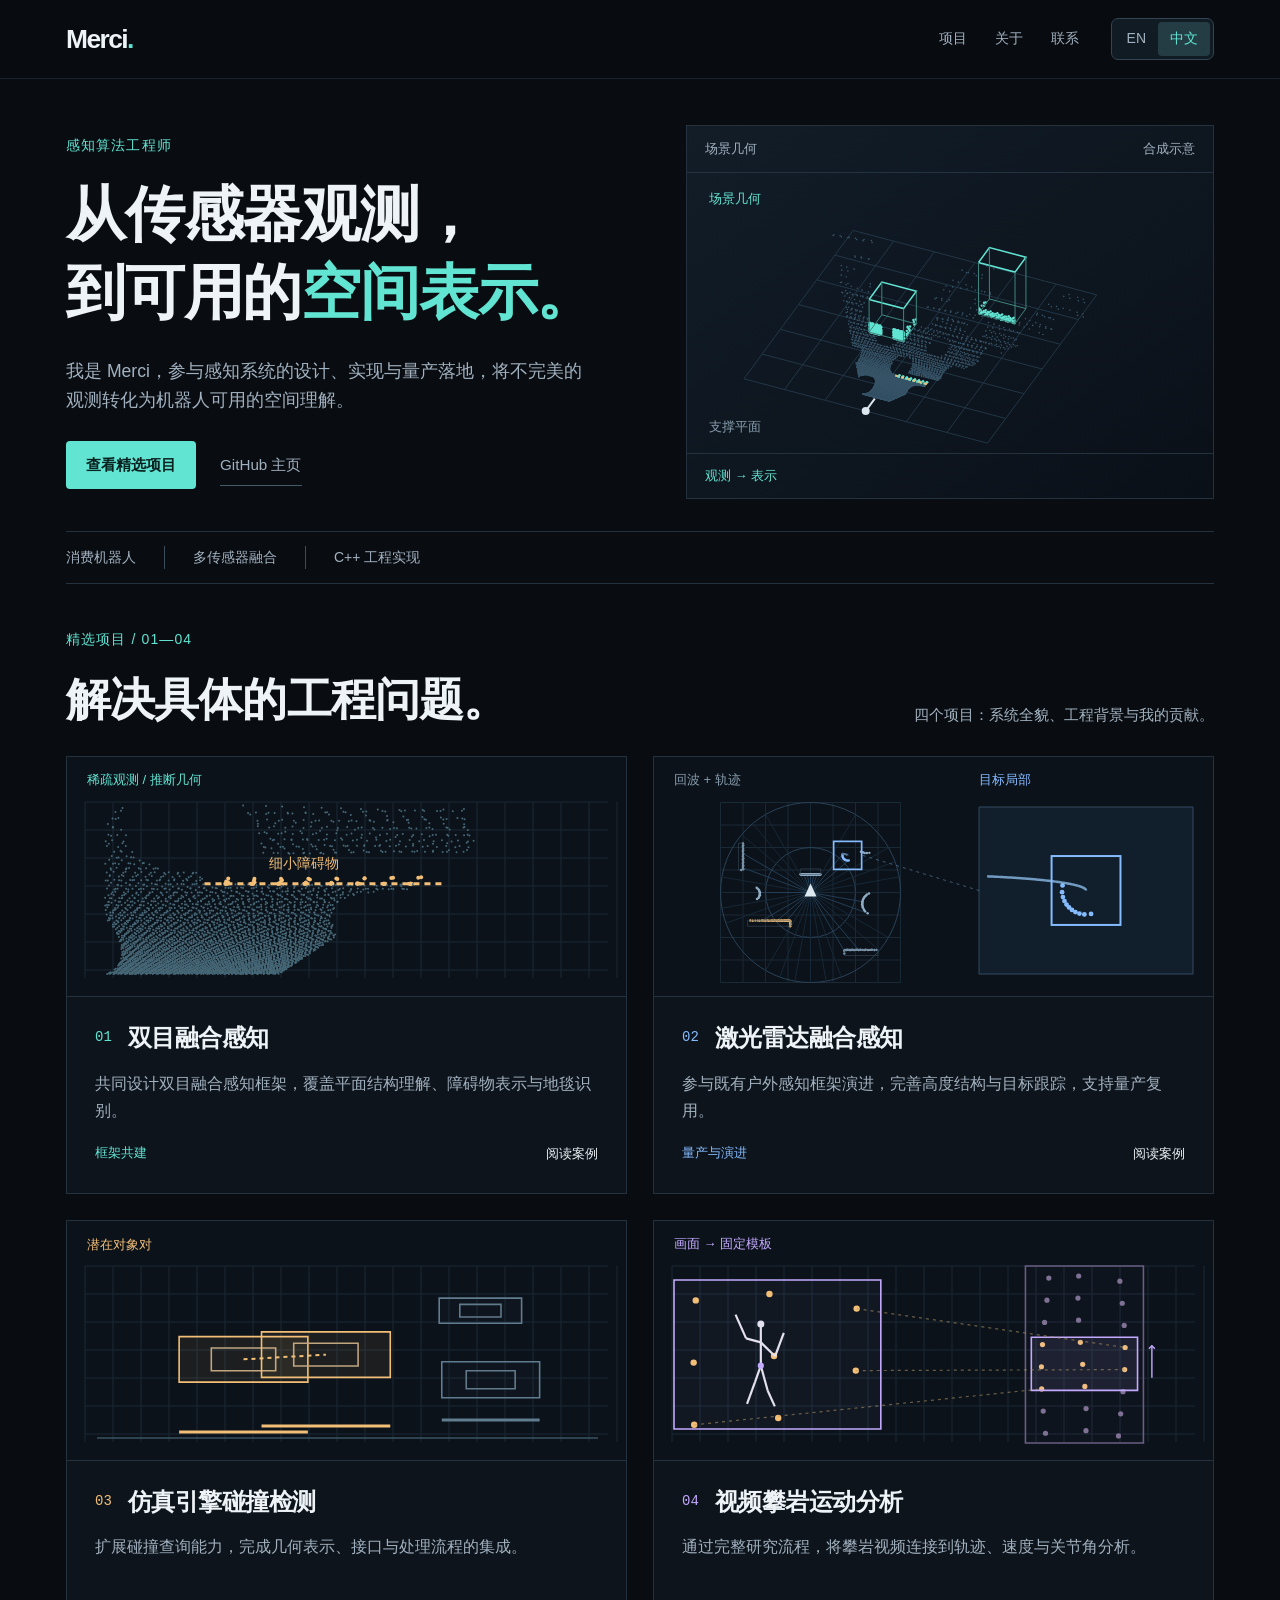
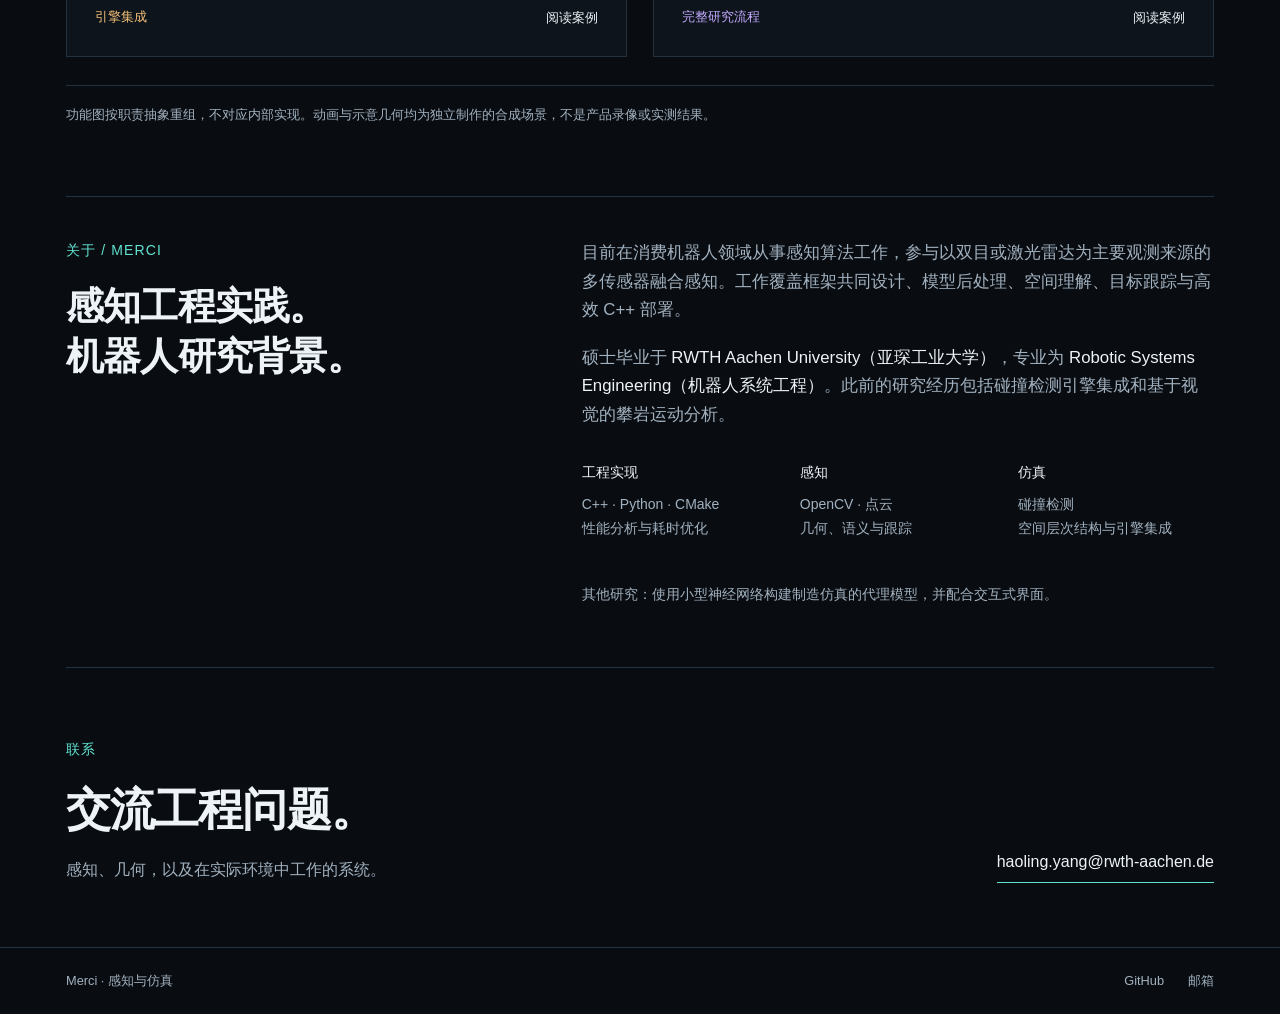
==== commit 95865b25: "feat: expand Merci's portfolio with system-level case studies" ====
--- a/zh/index.html
+++ b/zh/index.html
@@ -1 +1 @@
-<!doctype html><html lang="zh-CN" data-route="zh/index.html" data-language="zh"><head><meta charset="utf-8"><meta name="viewport" content="width=device-width,initial-scale=1"><meta name="color-scheme" content="dark"><title>Merci — 感知算法工程师</title><meta name="description" content="目前在消费机器人领域从事感知算法工作，参与以双目或激光雷达为主要观测来源的多传感器融合感知。工作涉及几何推理、模型后处理、目标跟踪与高效 C++ 实现。"><link rel="alternate" hreflang="en" href="../index.html"><link rel="icon" type="image/svg+xml" href="../assets/favicon.svg"><link rel="stylesheet" href="../assets/style.css?v=c287d6a4a9cd"><script src="../assets/app.js?v=398218dbc04d" defer></script></head><body><a class="skip" href="#main">跳到正文</a><header><div class="wrap"><a class="brand" href="index.html" aria-label="Merci">Merci<span>.</span></a><div class="header-right"><nav aria-label="主导航"><a href="index.html#work">项目</a><a href="index.html#about">关于</a><a href="index.html#contact">联系</a></nav><div class="language-switch" role="group" aria-label="语言"><a href="../index.html" data-set-language="en" lang="en" hreflang="en" aria-label="English">EN</a><a href="index.html" data-set-language="zh" lang="zh-CN" hreflang="zh-CN" aria-label="简体中文" aria-current="true">中文</a></div></div></div></header><main id="main"><section class="hero" aria-labelledby="hero-title"><div><div class="eyebrow">感知算法工程师</div><h1 id="hero-title">从传感器观测，<br>到可用的<span>空间表示。</span></h1><p class="intro">我是 Merci。我开发机器人感知软件，将不完美的传感器观测转化为机器人可用的空间表示。</p><div class="hero-actions"><a class="primary-link" href="#work">查看精选项目</a><a class="text-link secondary-link" href="https://github.com/hyandnn">GitHub 主页</a></div></div><div class="hero-visual"><div class="visual-top"><span>场景几何</span><span>合成示意</span></div><canvas data-scene="hero" role="img" aria-label="场景几何"></canvas><div class="visual-bottom"><span>观测 → 表示</span></div></div></section><div class="info-strip"><span>消费机器人</span><span>多传感器融合</span><span>C++ 工程实现</span></div><section id="work" aria-labelledby="work-title"><div class="section-top"><div><div class="eyebrow">精选项目 / 01—04</div><h2 id="work-title">解决具体的工程问题。</h2></div><p>四个案例：从稀疏观测到系统集成。</p></div><div class="work-grid"><a class="project-card " href="projects/stereo.html"><div class="card-view"><canvas data-scene="stereo-cover" data-preview="true" role="img" aria-label="结合几何与语义证据，改善细小障碍物的空间表示。"></canvas></div><div class="card-copy"><div class="card-heading"><span class="index">01</span><h3>双目感知</h3></div><p>结合几何与语义证据，改善细小障碍物的空间表示。</p><div class="card-foot"><span class="mono">几何 + 语义</span><span>阅读案例</span></div></div></a><a class="project-card blue" href="projects/lidar.html"><div class="card-view"><canvas data-scene="lidar-cover" data-preview="true" role="img" aria-label="在既有户外感知框架中主导引入目标跟踪。"></canvas></div><div class="card-copy"><div class="card-heading"><span class="index">02</span><h3>激光雷达感知</h3></div><p>在既有户外感知框架中主导引入目标跟踪。</p><div class="card-foot"><span class="mono">时间连续性</span><span>阅读案例</span></div></div></a><a class="project-card gold" href="projects/collision.html"><div class="card-view"><canvas data-scene="collision-cover" data-preview="true" role="img" aria-label="在保留已有算法的同时，集成 SAP、BVH 中间阶段和 GJK。"></canvas></div><div class="card-copy"><div class="card-heading"><span class="index">03</span><h3>物理仿真</h3></div><p>在保留已有算法的同时，集成 SAP、BVH 中间阶段和 GJK。</p><div class="card-foot"><span class="mono">碰撞检测</span><span>阅读案例</span></div></div></a><a class="project-card purple" href="projects/motion.html"><div class="card-view"><canvas data-scene="motion-cover" data-preview="true" role="img" aria-label="将画面中变化的岩点子集，对应到固定墙面模板。"></canvas></div><div class="card-copy"><div class="card-heading"><span class="index">04</span><h3>视觉攀岩分析</h3></div><p>将画面中变化的岩点子集，对应到固定墙面模板。</p><div class="card-foot"><span class="mono">画面—模板对齐</span><span>阅读案例</span></div></div></a></div><p class="notice">所有图示均为独立制作的概念示意，使用合成数据，不展示内部实现、产品录像或实测研究结果。</p></section><section class="about" id="about" aria-labelledby="about-title"><div><div class="eyebrow">关于 / Merci</div><h2 id="about-title">感知工程实践。<br>机器人研究背景。</h2></div><div class="about-text"><p>目前在消费机器人领域从事感知算法工作，参与以双目或激光雷达为主要观测来源的多传感器融合感知。工作涉及几何推理、模型后处理、目标跟踪与高效 C++ 实现。</p><p>硕士毕业于 <b>RWTH Aachen University（亚琛工业大学）</b>，专业为 <b>Robotic Systems Engineering（机器人系统工程）</b>。此前的研究经历包括碰撞检测引擎集成和基于视觉的攀岩运动分析。</p><div class="toolkit"><div><b>工程实现</b><p>C++ · Python · CMake<br>性能分析与耗时优化</p></div><div><b>感知</b><p>OpenCV · 点云<br>几何、语义与跟踪</p></div><div><b>仿真</b><p>碰撞检测<br>空间层次结构与引擎集成</p></div></div><p class="additional">其他研究：使用小型神经网络构建制造仿真的代理模型，并配合交互式界面。</p></div></section><section class="contact" id="contact" aria-labelledby="contact-title"><div><div class="eyebrow">联系</div><h2 id="contact-title">交流工程问题。</h2><p>感知、几何，以及在实际环境中工作的系统。</p></div><a class="text-link" href="mailto:haoling.yang@rwth-aachen.de">haoling.yang@rwth-aachen.de</a></section></main><footer><div class="wrap"><span>Merci · 感知与仿真</span><div class="footer-links"><a href="https://github.com/hyandnn">GitHub</a><a href="mailto:haoling.yang@rwth-aachen.de">邮箱</a></div></div></footer></body></html>+<!doctype html><html lang="zh-CN" data-route="zh/index.html" data-language="zh"><head><meta charset="utf-8"><meta name="viewport" content="width=device-width,initial-scale=1"><meta name="color-scheme" content="dark"><title>Merci — 感知算法工程师</title><meta name="description" content="目前在消费机器人领域从事感知算法工作，参与以双目或激光雷达为主要观测来源的多传感器融合感知。工作覆盖框架共同设计、模型后处理、空间理解、目标跟踪与高效 C++ 部署。"><link rel="alternate" hreflang="en" href="../index.html"><link rel="icon" type="image/svg+xml" href="../assets/favicon.svg"><link rel="stylesheet" href="../assets/style.css?v=681cd7728c38"><script src="../assets/app.js?v=398218dbc04d" defer></script></head><body><a class="skip" href="#main">跳到正文</a><header><div class="wrap"><a class="brand" href="index.html" aria-label="Merci">Merci<span>.</span></a><div class="header-right"><nav aria-label="主导航"><a href="index.html#work">项目</a><a href="index.html#about">关于</a><a href="index.html#contact">联系</a></nav><div class="language-switch" role="group" aria-label="语言"><a href="../index.html" data-set-language="en" lang="en" hreflang="en" aria-label="English">EN</a><a href="index.html" data-set-language="zh" lang="zh-CN" hreflang="zh-CN" aria-label="简体中文" aria-current="true">中文</a></div></div></div></header><main id="main"><section class="hero" aria-labelledby="hero-title"><div><div class="eyebrow">感知算法工程师</div><h1 id="hero-title">从传感器观测，<br>到可用的<span>空间表示。</span></h1><p class="intro">我是 Merci，参与感知系统的设计、实现与量产落地，将不完美的观测转化为机器人可用的空间理解。</p><div class="hero-actions"><a class="primary-link" href="#work">查看精选项目</a><a class="text-link secondary-link" href="https://github.com/hyandnn">GitHub 主页</a></div></div><div class="hero-visual"><div class="visual-top"><span>场景几何</span><span>合成示意</span></div><canvas data-scene="hero" role="img" aria-label="场景几何"></canvas><div class="visual-bottom"><span>观测 → 表示</span></div></div></section><div class="info-strip"><span>消费机器人</span><span>多传感器融合</span><span>C++ 工程实现</span></div><section id="work" aria-labelledby="work-title"><div class="section-top"><div><div class="eyebrow">精选项目 / 01—04</div><h2 id="work-title">解决具体的工程问题。</h2></div><p>四个项目：系统全貌、工程背景与我的贡献。</p></div><div class="work-grid"><a class="project-card " href="projects/stereo.html"><div class="card-view"><canvas data-scene="stereo-cover" data-preview="true" role="img" aria-label="共同设计双目融合感知框架，覆盖平面结构理解、障碍物表示与地毯识别。"></canvas></div><div class="card-copy"><div class="card-heading"><span class="index">01</span><h3>双目融合感知</h3></div><p>共同设计双目融合感知框架，覆盖平面结构理解、障碍物表示与地毯识别。</p><div class="card-foot"><span class="mono">框架共建</span><span>阅读案例</span></div></div></a><a class="project-card blue" href="projects/lidar.html"><div class="card-view"><canvas data-scene="lidar-cover" data-preview="true" role="img" aria-label="参与既有户外感知框架演进，完善高度结构与目标跟踪，支持量产复用。"></canvas></div><div class="card-copy"><div class="card-heading"><span class="index">02</span><h3>激光雷达融合感知</h3></div><p>参与既有户外感知框架演进，完善高度结构与目标跟踪，支持量产复用。</p><div class="card-foot"><span class="mono">量产与演进</span><span>阅读案例</span></div></div></a><a class="project-card gold" href="projects/collision.html"><div class="card-view"><canvas data-scene="collision-cover" data-preview="true" role="img" aria-label="扩展碰撞查询能力，完成几何表示、接口与处理流程的集成。"></canvas></div><div class="card-copy"><div class="card-heading"><span class="index">03</span><h3>仿真引擎碰撞检测</h3></div><p>扩展碰撞查询能力，完成几何表示、接口与处理流程的集成。</p><div class="card-foot"><span class="mono">引擎集成</span><span>阅读案例</span></div></div></a><a class="project-card purple" href="projects/motion.html"><div class="card-view"><canvas data-scene="motion-cover" data-preview="true" role="img" aria-label="通过完整研究流程，将攀岩视频连接到轨迹、速度与关节角分析。"></canvas></div><div class="card-copy"><div class="card-heading"><span class="index">04</span><h3>视频攀岩运动分析</h3></div><p>通过完整研究流程，将攀岩视频连接到轨迹、速度与关节角分析。</p><div class="card-foot"><span class="mono">完整研究流程</span><span>阅读案例</span></div></div></a></div><p class="notice">功能图按职责抽象重组，不对应内部实现。动画与示意几何均为独立制作的合成场景，不是产品录像或实测结果。</p></section><section class="about" id="about" aria-labelledby="about-title"><div><div class="eyebrow">关于 / Merci</div><h2 id="about-title">感知工程实践。<br>机器人研究背景。</h2></div><div class="about-text"><p>目前在消费机器人领域从事感知算法工作，参与以双目或激光雷达为主要观测来源的多传感器融合感知。工作覆盖框架共同设计、模型后处理、空间理解、目标跟踪与高效 C++ 部署。</p><p>硕士毕业于 <b>RWTH Aachen University（亚琛工业大学）</b>，专业为 <b>Robotic Systems Engineering（机器人系统工程）</b>。此前的研究经历包括碰撞检测引擎集成和基于视觉的攀岩运动分析。</p><div class="toolkit"><div><b>工程实现</b><p>C++ · Python · CMake<br>性能分析与耗时优化</p></div><div><b>感知</b><p>OpenCV · 点云<br>几何、语义与跟踪</p></div><div><b>仿真</b><p>碰撞检测<br>空间层次结构与引擎集成</p></div></div><p class="additional">其他研究：使用小型神经网络构建制造仿真的代理模型，并配合交互式界面。</p></div></section><section class="contact" id="contact" aria-labelledby="contact-title"><div><div class="eyebrow">联系</div><h2 id="contact-title">交流工程问题。</h2><p>感知、几何，以及在实际环境中工作的系统。</p></div><a class="text-link" href="mailto:haoling.yang@rwth-aachen.de">haoling.yang@rwth-aachen.de</a></section></main><footer><div class="wrap"><span>Merci · 感知与仿真</span><div class="footer-links"><a href="https://github.com/hyandnn">GitHub</a><a href="mailto:haoling.yang@rwth-aachen.de">邮箱</a></div></div></footer></body></html>
--- a/assets/style.css
+++ b/assets/style.css
@@ -1,15 +1,30 @@
 @charset "UTF-8";
 :root{color-scheme:dark;--bg:#090d12;--panel:#0e151e;--line:#24313e;--text:#edf3f6;--muted:#a2b1bf;--accent:#62e4d2;--blue:#85bbff;--gold:#f3bf77;--purple:#c4aaff;--max:1220px;--sans:-apple-system,BlinkMacSystemFont,"Segoe UI",Roboto,"Helvetica Neue",Arial,"PingFang SC","Microsoft YaHei","Source Han Sans SC","Noto Sans SC","Noto Sans CJK SC",sans-serif;font-family:var(--sans);font-size:16px}
-*{box-sizing:border-box}html{scroll-behavior:smooth;scroll-padding-top:110px}body{margin:0;background:var(--bg);color:var(--text);line-height:1.7;-webkit-font-smoothing:antialiased}a{color:inherit;text-decoration:none}button,input{font:inherit}button,a,input{touch-action:manipulation}a:focus-visible,button:focus-visible,input:focus-visible{outline:2px solid var(--accent);outline-offset:4px}::selection{background:#62e4d244}p{margin:0 0 1.2rem}h1,h2,h3{line-height:1.12;letter-spacing:-.04em;margin:0;font-weight:600}h1{font-size:clamp(3rem,5vw,4.8rem)}h2{font-size:clamp(2rem,3.5vw,2.8rem)}h3{font-size:1.5rem}main,.wrap{max-width:var(--max);margin:auto;padding-inline:36px}.mono,.index,.flow-index{font-family:"SFMono-Regular",Consolas,"Liberation Mono",var(--sans)}.eyebrow{font-size:.875rem;letter-spacing:.075em;text-transform:uppercase;color:var(--accent);margin-bottom:18px}.muted{color:var(--muted)}.skip{position:absolute;left:16px;top:-100px;padding:12px;background:var(--panel);z-index:10}.skip:focus{top:16px}canvas{display:block;width:100%}.gold{--accent:var(--gold)}.purple{--accent:var(--purple)}.blue{--accent:var(--blue)}
+*{box-sizing:border-box}html{scroll-behavior:smooth;scroll-padding-top:110px}body{margin:0;background:var(--bg);color:var(--text);line-height:1.7;-webkit-font-smoothing:antialiased}a{color:inherit;text-decoration:none}button,input{font:inherit}button,a,input{touch-action:manipulation}a:focus-visible,button:focus-visible,input:focus-visible{outline:2px solid var(--accent);outline-offset:4px}::selection{background:#62e4d244}p{margin:0 0 1.2rem}h1,h2,h3{line-height:1.12;letter-spacing:-.04em;margin:0;font-weight:600}h1{font-size:clamp(3rem,5vw,4.8rem)}h2{font-size:clamp(2rem,3.5vw,2.8rem)}h3{font-size:1.5rem}main,.wrap{max-width:var(--max);margin:auto;padding-inline:36px}.mono,.index{font-family:"SFMono-Regular",Consolas,"Liberation Mono",var(--sans)}.eyebrow{font-size:.875rem;letter-spacing:.075em;text-transform:uppercase;color:var(--accent);margin-bottom:18px}.muted{color:var(--muted)}.skip{position:absolute;left:16px;top:-100px;padding:12px;background:var(--panel);z-index:10}.skip:focus{top:16px}canvas{display:block;width:100%}.gold{--accent:var(--gold)}.purple{--accent:var(--purple)}.blue{--accent:var(--blue)}
 header{border-bottom:1px solid #24313e99;background:#090d12f2;position:sticky;top:0;z-index:5;backdrop-filter:blur(14px)}header .wrap{min-height:78px;display:flex;align-items:center;justify-content:space-between;gap:24px}.brand{font-size:1.65rem;letter-spacing:-.06em;font-weight:700}.brand span{color:var(--accent)}.header-right{display:flex;align-items:center;gap:32px}nav{display:flex;gap:28px;font-size:.875rem;color:var(--muted)}nav a:hover,footer a:hover{color:var(--accent)}.language-switch{display:inline-flex;padding:3px;border:1px solid #344452;border-radius:7px;background:#111b24;flex-shrink:0}.language-switch a{padding:5px 12px;border-radius:4px;min-height:34px;font-size:.875rem;display:flex;align-items:center;color:var(--muted)}.language-switch a[aria-current]{background:#243c43;color:var(--accent)}.language-switch a:hover{color:var(--text)}
 .hero{display:grid;grid-template-columns:1.1fr 1fr;gap:40px;align-items:center;padding-block:46px 32px}.hero h1{margin-bottom:24px}.hero h1 span{color:var(--accent)}.hero .intro{color:var(--muted);font-size:1.1rem;max-width:520px}.hero-actions{display:flex;gap:24px;align-items:center;flex-wrap:wrap;margin-top:25px}.text-link{display:inline-flex;align-items:center;border-bottom:1px solid var(--accent);padding-block:7px;font-size:.95rem}.text-link:hover{color:var(--accent)}.primary-link{display:inline-flex;align-items:center;justify-content:center;background:var(--accent);color:#08211f;padding:11px 20px;min-height:46px;border-radius:4px;font-size:.95rem;font-weight:600}.primary-link:hover{background:#8beedd}.secondary-link{color:var(--muted);border-color:#455c68}.hero-visual{min-width:0;border:1px solid var(--line);background:linear-gradient(145deg,#121d28,#0a1018)}.visual-top{display:flex;justify-content:space-between;gap:16px;padding:12px 18px;border-bottom:1px solid var(--line);color:var(--muted);font-size:.8rem}.hero-visual canvas{height:280px}.visual-bottom{padding:11px 18px;border-top:1px solid var(--line);font-size:.8rem;color:var(--accent)}
 .info-strip{display:flex;flex-wrap:wrap;gap:12px 28px;border-block:1px solid var(--line);padding-block:14px;margin-bottom:44px;color:var(--muted);font-size:.875rem}.info-strip span+span{border-left:1px solid #3b4d5c;padding-left:28px}.section-top{display:flex;justify-content:space-between;gap:30px;align-items:end;margin-bottom:28px}.section-top p{color:var(--muted);max-width:335px;margin:0;font-size:.95rem}.work-grid{display:grid;grid-template-columns:1fr 1fr;gap:26px}.project-card{border:1px solid var(--line);background:#0d141c;transition:border-color .2s,transform .2s;overflow:hidden;min-width:0}.project-card:hover{border-color:var(--accent);transform:translateY(-3px)}.card-view{height:240px;background:#0b121a;border-bottom:1px solid var(--line);position:relative}.card-view canvas{height:100%}.card-copy{padding:25px 28px 28px}.card-heading{display:flex;gap:16px;align-items:center;margin-bottom:16px}.index{font-size:.875rem;color:var(--accent);flex-shrink:0}.card-copy h3{font-size:1.5rem}.card-copy p{color:var(--muted);min-height:3.4rem;font-size:1rem}.card-foot{display:flex;flex-wrap:wrap;justify-content:space-between;gap:10px 20px;font-size:.8rem;color:var(--accent)}.card-foot span:last-child{color:var(--text)}.notice{color:var(--muted);font-size:.8rem;border-top:1px solid var(--line);padding-top:18px;margin-top:28px}
 .about{display:grid;grid-template-columns:1fr 1.4fr;gap:64px;margin-block:70px;padding-block:42px;border-block:1px solid var(--line)}.about h2{font-size:clamp(1.9rem,3vw,2.7rem)}.about-text>p{font-size:1.05rem;color:var(--muted)}.about-text b{color:var(--text);font-weight:500}.toolkit{display:grid;grid-template-columns:repeat(3,1fr);gap:22px;margin-top:28px}.toolkit b{font-size:.875rem;font-weight:500}.toolkit p{margin-top:8px;font-size:.875rem;color:var(--muted)}.about-text>.additional{font-size:.9rem;margin-top:22px}.contact{display:flex;align-items:end;justify-content:space-between;gap:32px;margin-bottom:64px}.contact p{color:var(--muted);margin:18px 0 0}.contact a{font-size:1rem;overflow-wrap:anywhere}footer{border-top:1px solid var(--line);color:var(--muted);font-size:.8rem}footer .wrap{padding-block:22px;display:flex;gap:24px;justify-content:space-between}.footer-links{display:flex;gap:24px}
 .back{display:inline-block;color:var(--muted);margin-top:30px;font-size:.875rem}.back:hover{color:var(--accent)}.case-head{padding-block:34px 36px;max-width:980px}.case-head h1{font-size:clamp(2.65rem,5vw,4.4rem);max-width:950px;margin-bottom:24px}.case-head .lead{font-size:1.15rem;color:var(--muted);max-width:820px}.case-meta{display:grid;grid-template-columns:1fr 1fr;gap:36px;border-top:1px solid var(--line);margin-top:28px;padding-top:22px;font-size:.95rem}.case-meta .label{color:var(--muted);font-size:.8rem;letter-spacing:.05em;display:block;margin-bottom:7px}.case-meta p{margin:0}.demo{border:1px solid var(--line);background:var(--panel);margin-block:0 44px;overflow:hidden}.demo-head{padding:16px 22px;display:flex;justify-content:space-between;gap:20px;border-bottom:1px solid var(--line);font-size:.875rem}.demo-head span:last-child{color:var(--muted);font-size:.8rem}.demo>canvas{height:410px}.demo-controls{display:flex;gap:24px;align-items:center;padding:15px 22px;border-top:1px solid var(--line);flex-wrap:wrap}.demo-controls button{background:#192733;color:var(--text);border:1px solid #415164;padding:8px 18px;border-radius:4px;min-height:44px;cursor:pointer}.demo-controls button:hover{border-color:var(--accent)}.timeline{display:flex;align-items:center;gap:14px;flex:1;min-width:160px}.timeline input{width:100%;accent-color:var(--accent);min-height:32px}.timeline output{font-family:Consolas,monospace;font-size:.8rem;color:var(--muted);min-width:54px}.layers{display:flex;gap:20px;flex-wrap:wrap;font-size:.875rem}.layers label{display:flex;gap:8px;align-items:center;cursor:pointer;min-height:34px}.layers input{accent-color:var(--accent);width:17px;height:17px}.demo-caption{color:var(--muted);font-size:.875rem;padding:15px 22px 20px;margin:0;max-width:1000px}.phase-grid{display:grid;grid-template-columns:repeat(3,minmax(0,1fr))}.phase{margin:0;min-width:0}.phase+.phase{border-left:1px solid var(--line)}.phase canvas{height:325px}.phase figcaption{padding:17px 20px 20px;border-top:1px solid #24313e88}.phase figcaption h3{font-size:1rem;letter-spacing:0;line-height:1.4;margin-bottom:8px}.phase figcaption p{font-size:.875rem;color:var(--muted);margin:0;line-height:1.6}
-.story{display:grid;grid-template-columns:180px minmax(0,1fr);gap:50px;margin-bottom:48px}.story-index{font-size:.875rem;color:var(--muted);padding-top:5px}.story-body{max-width:830px;min-width:0}.story-body h2{font-size:1.85rem;margin-bottom:22px}.story-body p{color:#bcc8d3;line-height:1.8}.story-body b{color:var(--text);font-weight:500}.method-flow{display:flex;list-style:none;gap:12px;padding:0;margin:4px 0 25px}.method-flow li{position:relative;flex:1;min-width:0;border:1px solid #3a4b58;background:#121e28;padding:17px 15px}.method-flow li+li:before{content:"";position:absolute;left:-13px;top:32px;width:12px;height:1px;background:var(--accent)}.flow-index{font-size:.75rem;color:var(--accent)}.method-flow h3{font-size:.95rem;line-height:1.5;letter-spacing:0;margin:8px 0}.method-flow p{font-size:.875rem;line-height:1.55;margin:0}.decision-grid{display:grid;grid-template-columns:1fr 1fr;gap:22px}.decision{border-top:1px solid var(--line);padding-top:18px}.decision h3{font-size:1.05rem;line-height:1.45;letter-spacing:0;margin-bottom:12px}.decision p{font-size:.95rem}.case-nav{display:flex;justify-content:space-between;gap:24px;border-top:1px solid var(--line);padding-block:28px 50px}.case-nav a{font-size:1rem}.case-nav small{color:var(--muted);display:block;font-size:.8rem;margin-bottom:7px}.case-nav div:last-child{text-align:right}.empty-page{min-height:60vh;padding-block:80px}.empty-page .text-link{margin-top:28px}
+.story-index{font-size:.875rem;color:var(--muted);padding-top:5px}.decision-grid{display:grid;grid-template-columns:1fr 1fr;gap:22px}.decision{border-top:1px solid var(--line);padding-top:18px}.decision h3{font-size:1.05rem;line-height:1.45;letter-spacing:0;margin-bottom:12px}.decision p{font-size:.95rem}.case-nav{display:flex;justify-content:space-between;gap:24px;border-top:1px solid var(--line);padding-block:28px 50px}.case-nav a{font-size:1rem}.case-nav small{color:var(--muted);display:block;font-size:.8rem;margin-bottom:7px}.case-nav div:last-child{text-align:right}.empty-page{min-height:60vh;padding-block:80px}.empty-page .text-link{margin-top:28px}
 html:lang(zh-CN) h1,html:lang(zh-CN) h2,html:lang(zh-CN) h3{letter-spacing:-.02em;line-height:1.3}html:lang(zh-CN) .eyebrow{letter-spacing:.08em}html:lang(zh-CN) .hero h1{font-size:clamp(2.8rem,4.7vw,4.1rem)}html:lang(zh-CN) .case-head h1{font-size:clamp(2.5rem,4.7vw,4rem)}
-@media(max-width:980px){main,.wrap{padding-inline:24px}.hero{gap:24px}.hero h1{font-size:clamp(2.5rem,5vw,3.8rem)}.hero-visual canvas{height:260px}.header-right{gap:24px}nav{gap:24px}.about{gap:32px;grid-template-columns:1fr 1.6fr}.toolkit{grid-template-columns:1fr 1fr}.story{grid-template-columns:130px minmax(0,1fr);gap:28px}.phase canvas{height:290px}.phase figcaption{padding:15px}.contact{align-items:start;flex-direction:column}.method-flow{flex-direction:column}.method-flow li{flex-basis:auto}.method-flow li+li:before{left:30px;top:-13px;width:1px;height:12px}}
-@media(max-width:760px){.phase-grid{grid-template-columns:1fr}.phase+.phase{border-left:0;border-top:1px solid var(--line)}.phase canvas{height:300px}.phase figcaption{padding:16px 20px}.phase figcaption h3{font-size:1.05rem}.demo>canvas{height:350px}.story{display:block}.story-index{margin-bottom:12px}.hero{grid-template-columns:1fr;gap:28px;padding-block:30px 24px}.hero h1{font-size:clamp(2.7rem,7vw,3.8rem)}.hero-visual canvas{height:250px}.info-strip{margin-bottom:32px}.section-top{display:block}.section-top p{margin-top:16px}.work-grid{gap:20px}.card-copy{padding:22px}.card-view{height:210px}.about{grid-template-columns:1fr;gap:24px;margin-block:50px;padding-block:30px}.story-body h2{font-size:1.7rem}.case-head h1{font-size:clamp(2.5rem,6vw,3.4rem)}html:lang(zh-CN) .hero h1{font-size:clamp(2.5rem,7vw,3.5rem)}html:lang(zh-CN) .case-head h1{font-size:clamp(2.3rem,6vw,3.2rem)}}
-@media(max-width:560px){main,.wrap{padding-inline:20px}.work-grid{grid-template-columns:1fr}.card-view{height:225px}.card-copy p{min-height:0}.card-copy h3{font-size:1.45rem}.case-meta{grid-template-columns:1fr;gap:20px}.case-head{padding-block:28px}.case-head .lead{font-size:1.05rem}.demo-head{padding:15px 16px;flex-direction:column;gap:4px}.demo-controls{padding:14px 16px;gap:16px}.timeline{flex-basis:60%}.layers{gap:16px}.demo-caption{padding:14px 16px 18px}.demo{margin-bottom:34px}.decision-grid{grid-template-columns:1fr;gap:12px}.method-flow{display:flex;flex-direction:column;gap:12px}.method-flow li{flex-basis:auto;padding:15px 18px}.method-flow li+li:before{left:30px;top:-13px;width:1px;height:12px}.method-flow h3{margin:4px 0}.info-strip{gap:8px 14px;font-size:.8rem}.info-strip span+span{padding-left:14px}.toolkit{gap:18px}.contact{margin-bottom:45px}.contact a{font-size:.9rem}.case-nav a{font-size:.9rem}.case-nav{gap:20px}footer .wrap{flex-direction:column;gap:12px}.hero-actions{gap:18px}.hero .intro{font-size:1.05rem}.visual-top{font-size:.8rem}.notice{font-size:.8rem}}
+@media(max-width:980px){main,.wrap{padding-inline:24px}.hero{gap:24px}.hero h1{font-size:clamp(2.5rem,5vw,3.8rem)}.hero-visual canvas{height:260px}.header-right{gap:24px}nav{gap:24px}.about{gap:32px;grid-template-columns:1fr 1.6fr}.toolkit{grid-template-columns:1fr 1fr}.phase canvas{height:290px}.phase figcaption{padding:15px}.contact{align-items:start;flex-direction:column}}
+@media(max-width:760px){.phase-grid{grid-template-columns:1fr}.phase+.phase{border-left:0;border-top:1px solid var(--line)}.phase canvas{height:300px}.phase figcaption{padding:16px 20px}.phase figcaption h3{font-size:1.05rem}.demo>canvas{height:350px}.story-index{margin-bottom:12px}.hero{grid-template-columns:1fr;gap:28px;padding-block:30px 24px}.hero h1{font-size:clamp(2.7rem,7vw,3.8rem)}.hero-visual canvas{height:250px}.info-strip{margin-bottom:32px}.section-top{display:block}.section-top p{margin-top:16px}.work-grid{gap:20px}.card-copy{padding:22px}.card-view{height:210px}.about{grid-template-columns:1fr;gap:24px;margin-block:50px;padding-block:30px}.case-head h1{font-size:clamp(2.5rem,6vw,3.4rem)}html:lang(zh-CN) .hero h1{font-size:clamp(2.5rem,7vw,3.5rem)}html:lang(zh-CN) .case-head h1{font-size:clamp(2.3rem,6vw,3.2rem)}}
+@media(max-width:560px){main,.wrap{padding-inline:20px}.work-grid{grid-template-columns:1fr}.card-view{height:225px}.card-copy p{min-height:0}.card-copy h3{font-size:1.45rem}.case-meta{grid-template-columns:1fr;gap:20px}.case-head{padding-block:28px}.case-head .lead{font-size:1.05rem}.demo-head{padding:15px 16px;flex-direction:column;gap:4px}.demo-controls{padding:14px 16px;gap:16px}.timeline{flex-basis:60%}.layers{gap:16px}.demo-caption{padding:14px 16px 18px}.demo{margin-bottom:34px}.decision-grid{grid-template-columns:1fr;gap:12px}.info-strip{gap:8px 14px;font-size:.8rem}.info-strip span+span{padding-left:14px}.toolkit{gap:18px}.contact{margin-bottom:45px}.contact a{font-size:.9rem}.case-nav a{font-size:.9rem}.case-nav{gap:20px}footer .wrap{flex-direction:column;gap:12px}.hero-actions{gap:18px}.hero .intro{font-size:1.05rem}.visual-top{font-size:.8rem}.notice{font-size:.8rem}}
 @media(max-width:480px){.hero-visual{display:none}header .wrap{display:grid;grid-template-columns:1fr auto;gap:8px 16px;padding-block:10px}.header-right{display:contents}.language-switch{grid-column:2;grid-row:1}.brand{grid-column:1;grid-row:1;font-size:1.5rem}nav{grid-column:1/-1;grid-row:2;justify-content:space-between;gap:24px;font-size:.875rem}.language-switch a{min-height:32px;padding:3px 12px}.hero h1{font-size:clamp(2.3rem,9vw,3rem)}html:lang(zh-CN) .hero h1{font-size:clamp(2.2rem,9vw,2.9rem)}.hero-actions .primary-link{padding-inline:16px}.info-strip span{border:0!important;padding:0!important}.info-strip{justify-content:space-between;gap:8px;font-size:.8rem}.case-head h1{font-size:2.5rem}html:lang(zh-CN) .case-head h1{font-size:2.2rem}}
 @media(prefers-reduced-motion:reduce){html{scroll-behavior:auto}.project-card{transition:none}.project-card:hover{transform:none}}
+
+/* Public functional views group responsibilities; company views are not schedules. */
+.case-jumps{display:flex;gap:12px 24px;flex-wrap:wrap;margin-top:28px;font-size:.875rem}.case-jumps a{padding-block:6px;border-bottom:1px solid #415564}.case-jumps a:hover{color:var(--accent);border-color:var(--accent)}
+.case-section{margin-bottom:52px}.section-heading{margin-bottom:26px;max-width:830px}.section-heading .story-index{display:block;margin-bottom:14px}.section-heading h2{font-size:1.85rem;margin-bottom:18px}.section-heading>p{color:var(--muted);margin:0;line-height:1.8}
+.capability-board{display:grid;grid-template-columns:repeat(4,minmax(0,1fr));gap:16px}.capability-group{border:1px solid #466270;background:linear-gradient(145deg,#14232d,#0f1923);padding:22px 20px;min-width:0}.capability-group.supporting{border-color:var(--line);background:#0d151e}.group-heading{min-height:86px;border-bottom:1px solid #344956;padding-bottom:16px;margin-bottom:18px}.group-heading h3{font-size:1.05rem;line-height:1.45;letter-spacing:0;margin-bottom:12px}.scope-badge{display:inline-block;font-size:.8125rem;line-height:1.45;color:var(--accent)}.supporting .scope-badge{color:var(--muted)}.capability-group ul{list-style:none;padding:0;margin:0;display:flex;flex-direction:column;gap:12px}.capability-group li{padding:11px 12px;border:1px solid #2c4553;background:#0a131bbb;font-size:.9375rem;line-height:1.5;overflow-wrap:anywhere}.supporting li{border-color:#24313e;color:#bcc8d3}
+.contribution-grid{display:grid;grid-template-columns:repeat(2,minmax(0,1fr));gap:20px}.contribution{padding:20px 22px;border:1px solid #2e424f;background:#0e1821;min-width:0}.contribution-role{display:block;color:var(--accent);font-size:.8125rem;line-height:1.5;margin-bottom:12px}.contribution h3{font-size:1.1rem;line-height:1.4;letter-spacing:0;margin-bottom:12px}.contribution p{font-size:.95rem;margin:0}.contribution-grid .contribution:last-child:nth-child(odd){grid-column:1/-1}
+.technical-boundary{border-left:2px solid #435764;padding-left:20px;margin-top:25px}.technical-boundary h3{font-size:1rem;letter-spacing:0;line-height:1.5;margin-bottom:10px}.technical-boundary p{font-size:.95rem;margin:0}.case-notice{margin-block:4px 35px}.section-content .demo{margin:0}.case-head h1{overflow-wrap:anywhere}
+.research-map{max-width:900px;margin:0;border:1px solid #3e3655;background:linear-gradient(145deg,#151522,#10151e);padding:24px 30px}.map-caption{color:var(--accent);font-size:.875rem;margin-bottom:24px}.research-node{border:1px solid #62547e;background:#171c2a;padding:17px 20px;min-width:0}.research-node h3{font-size:1.05rem;line-height:1.45;letter-spacing:0;margin-bottom:7px}.research-node p{color:var(--muted);font-size:.9375rem;margin:0;line-height:1.55}.research-source,.research-merge,.research-output{max-width:420px;margin-inline:auto;position:relative}.research-source{padding-bottom:26px}.research-source:after,.research-merge:before,.research-output:before{content:"";position:absolute;height:26px;width:1px;background:#8e78b4;left:50%}.research-source:after{bottom:0}.research-merge:before,.research-output:before{top:-26px}.research-branches{display:grid;grid-template-columns:1fr 1fr;gap:24px;border-block:1px solid #6e5b8b;padding-block:20px;margin-bottom:26px}.research-path{display:flex;flex-direction:column;gap:16px;min-width:0}.research-path .research-node{flex:1;display:flex;flex-direction:column;justify-content:center}.path-label{font-size:.8125rem;color:var(--muted);line-height:1.5}.research-merge{margin-bottom:26px}.research-output .research-node{border-color:var(--accent);background:#211e30}
+.height-study{border:1px solid #304556;background:#0e1822;padding:26px;margin:26px 0 0}.height-study>div:first-child{max-width:820px}.height-study h3{font-size:1.3rem;line-height:1.4;letter-spacing:0;margin-bottom:12px}.height-study p{color:var(--muted);margin:0}.height-grid{display:grid;grid-template-columns:1fr 1fr;gap:20px;margin-top:22px}.height-grid figure{margin:0;border:1px solid var(--line);background:#0a1119;min-width:0}.height-grid svg{display:block;width:100%;height:auto}.height-grid figcaption{padding:12px 18px;border-top:1px solid var(--line);font-size:.9375rem}.height-study .height-legend{font-size:.875rem;margin-top:18px}
+@media(max-width:980px){.capability-board{grid-template-columns:repeat(2,minmax(0,1fr))}.group-heading{min-height:0}.research-map{padding:24px}.card-copy h3{line-height:1.3}}
+@media(max-width:760px){.case-section{margin-bottom:38px}.section-heading h2{font-size:1.7rem}.research-map{padding:20px}.research-branches{gap:16px}.research-node{padding:16px}.height-study{padding:22px}}
+@media(max-width:560px){.capability-board,.contribution-grid,.height-grid{grid-template-columns:1fr}.capability-group{padding:20px}.capability-group ul{gap:10px}.capability-group li{font-size:1rem}.group-heading{padding-bottom:12px;margin-bottom:14px}.group-heading h3{font-size:1.1rem}.scope-badge,.contribution-role,.path-label{font-size:.875rem}.contribution{padding:20px}.research-branches{grid-template-columns:1fr;gap:22px}.research-path{gap:12px}.research-node h3{font-size:1.1rem}.research-node p{font-size:.95rem}.research-source,.research-merge,.research-output{max-width:100%}.case-jumps{gap:8px 20px;font-size:.875rem}.height-study{padding:18px}.height-study h3{font-size:1.2rem}.height-grid{gap:16px}}
+
+/* Every case chapter places its heading above its content on all screen sizes. */
+.section-content{min-width:0}.section-content>p{max-width:830px;color:#bcc8d3;line-height:1.8}.section-content>p:last-child{margin-bottom:0}.section-content .decision p,.section-content .contribution p{color:#bcc8d3;line-height:1.8}.section-content .technical-boundary{max-width:830px}.section-content .technical-boundary p{color:#bcc8d3}.height-grid svg{aspect-ratio:410/245;object-fit:contain}.height-grid text{font-family:var(--sans)}
